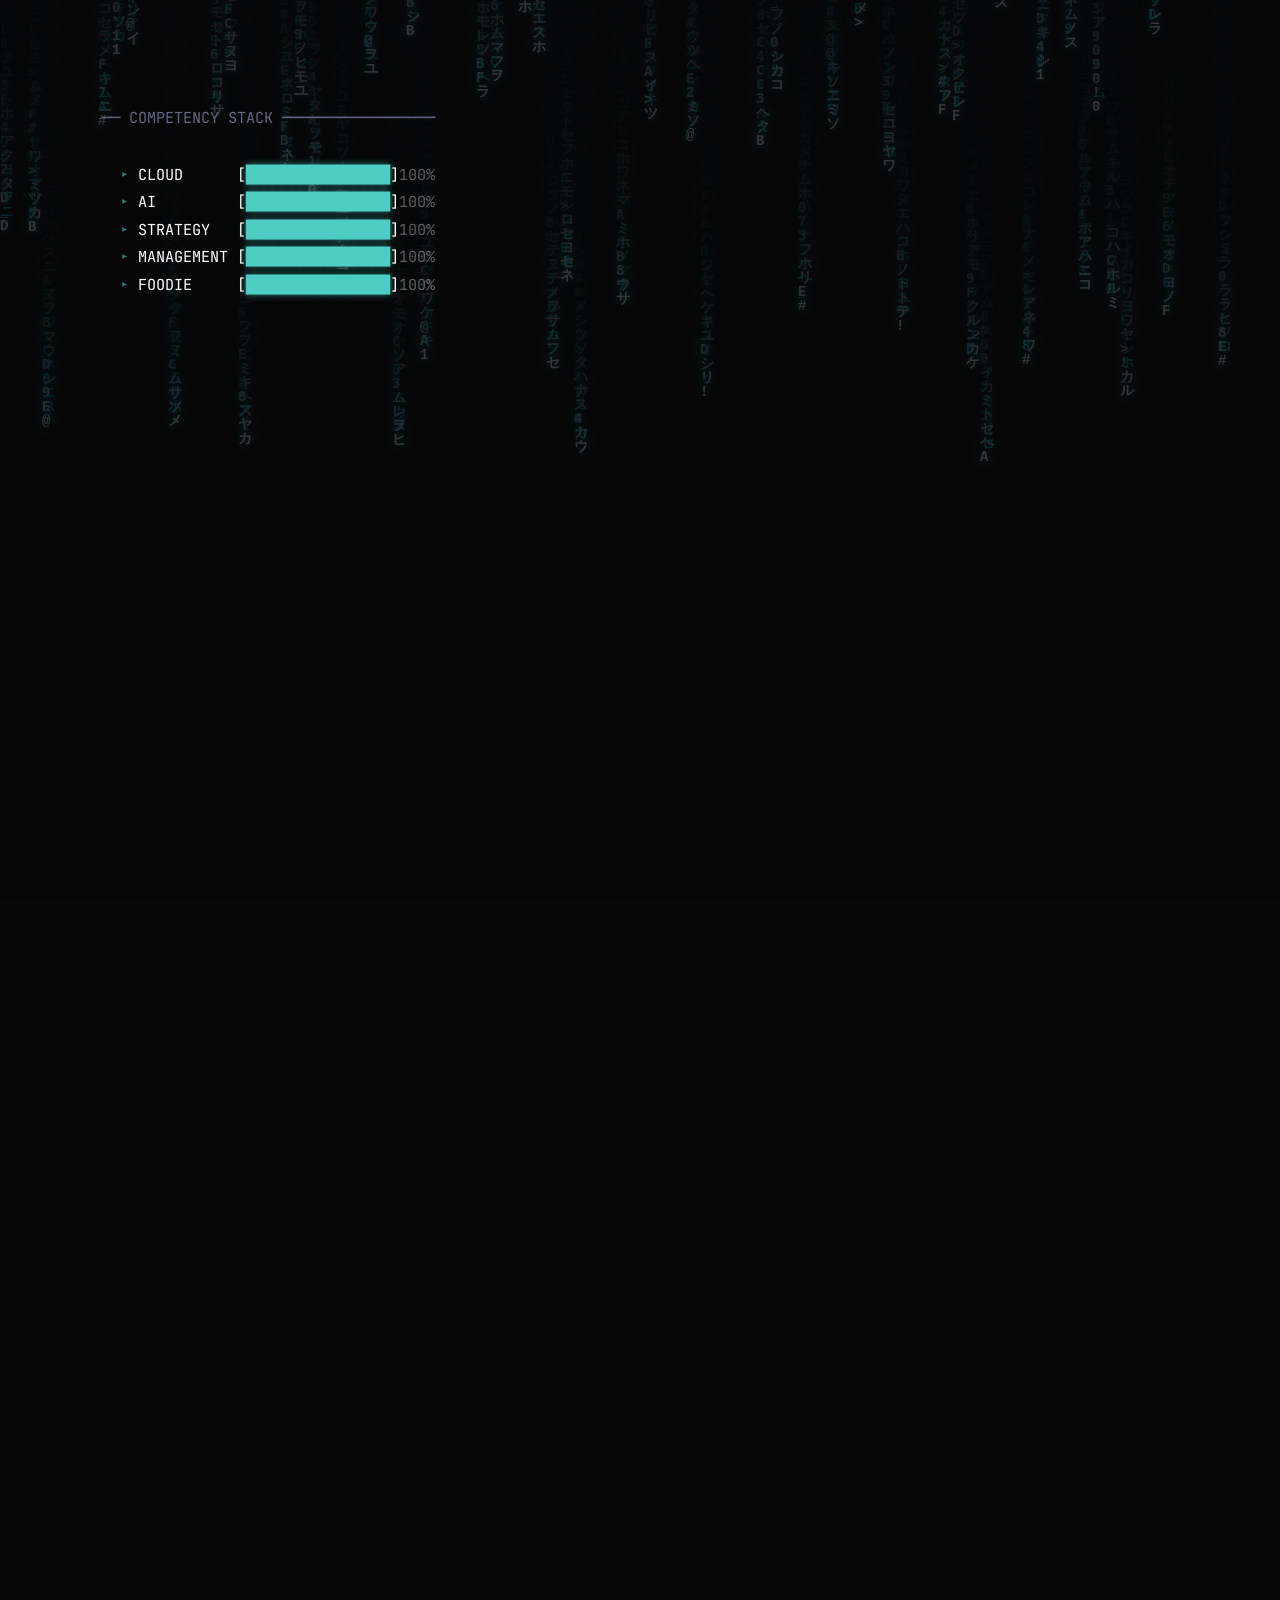
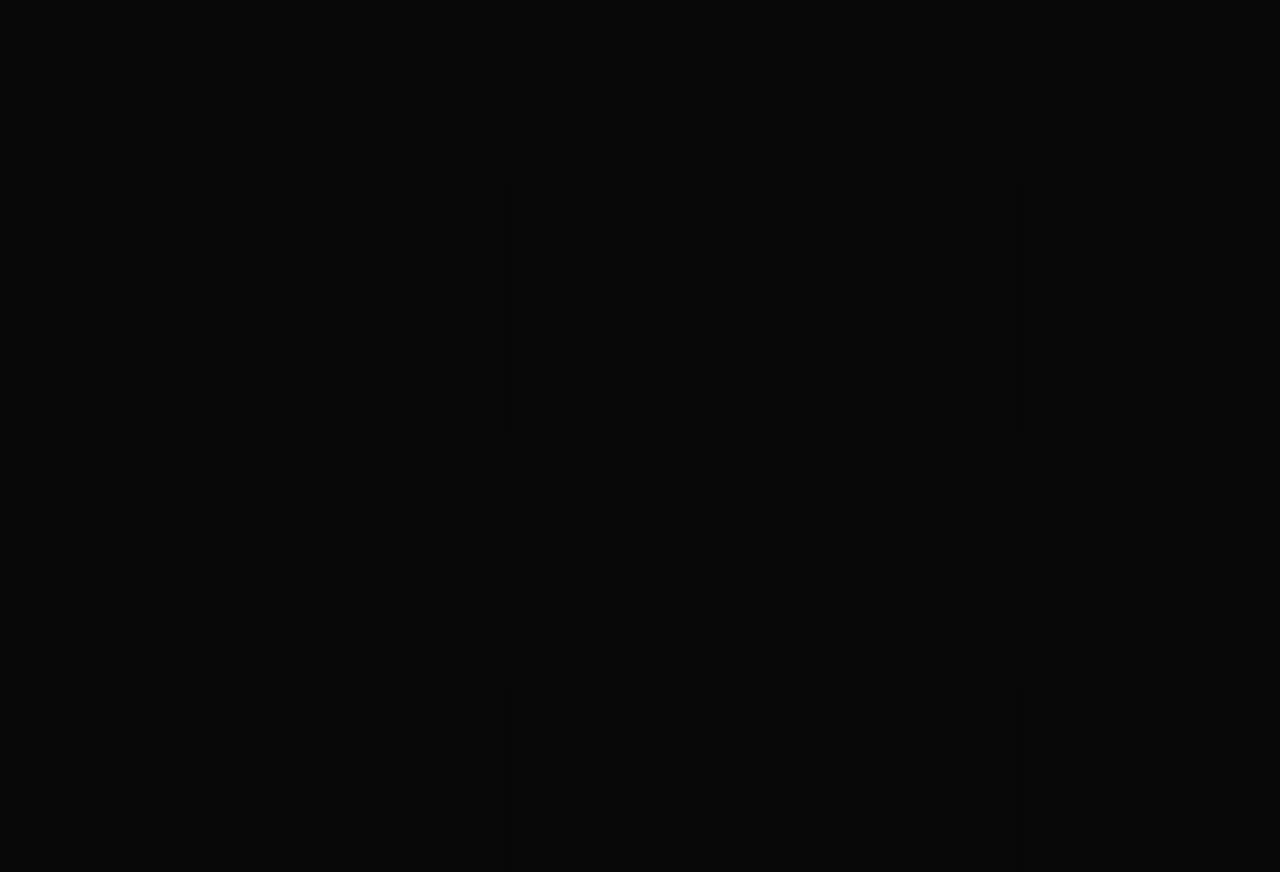
==== index.html @ 9e688ad0 "Initial Commit" ====
<!DOCTYPE html>
<html lang="en">
<head>
  <meta charset="UTF-8" />
  <meta name="viewport" content="width=device-width, initial-scale=1.0" />
  <meta name="description" content="Damian Buonamico — Executive Technology Strategist at Microsoft Argentina. AI, Data & Cloud for C-level leaders across Latin America." />
  <meta property="og:title" content="Damián Buonamico · Tech Portfolio" />
  <meta property="og:description" content="Executive Technology Strategist at Microsoft Argentina. 20+ years shaping AI, data and cloud into real business outcomes." />
  <meta property="og:type" content="website" />
  <meta property="og:url" content="https://buonamico.github.io" />
  <meta property="og:image" content="https://buonamico.github.io/og-image.png" />
  <meta property="og:image:width" content="1200" />
  <meta property="og:image:height" content="630" />
  <meta name="twitter:card" content="summary_large_image" />
  <meta name="twitter:image" content="https://buonamico.github.io/og-image.png" />
  <meta name="theme-color" content="#00e5ff" />
  <meta name="apple-mobile-web-app-capable" content="yes" />
  <meta name="apple-mobile-web-app-status-bar-style" content="black-translucent" />
  <link rel="manifest" href="manifest.json" />
  <link rel="apple-touch-icon" href="icons/icon-192.png" />
  <title>Damián Buonamico · Mind Map</title>
  <link rel="preconnect" href="https://www.youtube.com" />
  <link rel="preconnect" href="https://i.ytimg.com" />
  <link rel="preconnect" href="https://s.ytimg.com" />
  <link rel="preconnect" href="https://fonts.googleapis.com" />
  <link rel="preconnect" href="https://fonts.gstatic.com" crossorigin />
  <link href="https://fonts.googleapis.com/css2?family=Inter:wght@300;400;500;600;700&family=JetBrains+Mono:wght@400;500;600;700&family=Caveat:wght@400;600&display=swap" rel="stylesheet" />
  <link rel="stylesheet" href="style.css" />
  <script>if(!sessionStorage.getItem('booted'))document.documentElement.classList.add('is-booting')</script>
</head>
<body>
  <div id="read-progress" aria-hidden="true"></div>
  <div id="boot-screen" aria-hidden="true"><div id="boot-lines"></div></div>

  <!-- NAV -->
  <header class="site-header" id="top">
    <nav class="nav container" aria-label="Primary navigation">
      <a class="nav__logo" href="#top">MS</a>
      <button class="nav__toggle" aria-expanded="false" aria-controls="nav-menu" aria-label="Open menu">
        <span></span><span></span><span></span>
      </button>
      <ul class="nav__menu" id="nav-menu" role="list">
        <li><a href="#about" data-i18n="nav_about">About</a></li>
        <li><a href="#speaking" data-i18n="nav_speaking">Speaking</a></li>
        <li><a href="#news" data-i18n="nav_news">In the News</a></li>
        <li><a href="#media" data-i18n="nav_media">On Camera</a></li>
        <li><a href="#podcast">Podcast</a></li>
        <li><a href="#contact" data-i18n="nav_contact">Contact</a></li>
      </ul>
      <div class="lang-toggle" id="lang-toggle" role="group" aria-label="Language / Idioma">
        <button class="lang-toggle__btn active" data-lang="en">EN</button>
        <span class="lang-toggle__sep" aria-hidden="true">·</span>
        <button class="lang-toggle__btn" data-lang="es">ES</button>
      </div>
    </nav>
  </header>

  <canvas id="hero-particles" aria-hidden="true"></canvas>

  <main>

    <!-- HERO -->
    <section class="hero" id="hero" aria-labelledby="hero-name">
      <div class="container hero__inner">
        <div class="hero__text">
          <p class="hero__eyebrow">Systems Engineer | Speaker | Agile Coach</p>
          <h1 class="hero__name" id="hero-name">Damián Buonamico</h1>
          <p class="hero__tagline">Evolving Product, Engineering & PMO Systems </p>
          <div class="hero__badges" aria-label="Social links">
            <a href="https://github.com/buonamico" target="_blank" rel="noopener" class="badge">
              <svg aria-hidden="true" width="16" height="16" viewBox="0 0 24 24" fill="currentColor">
                <path d="M12 0C5.37 0 0 5.37 0 12c0 5.31 3.435 9.795 8.205 11.385.6.105.825-.255.825-.57 0-.285-.015-1.23-.015-2.235-3.015.555-3.795-.735-4.035-1.41-.135-.345-.72-1.41-1.23-1.695-.42-.225-1.02-.78-.015-.795.945-.015 1.62.87 1.845 1.23 1.08 1.815 2.805 1.305 3.495.99.105-.78.42-1.305.765-1.605-2.67-.3-5.46-1.335-5.46-5.925 0-1.305.465-2.385 1.23-3.225-.12-.3-.54-1.53.12-3.18 0 0 1.005-.315 3.3 1.23.96-.27 1.98-.405 3-.405s2.04.135 3 .405c2.295-1.56 3.3-1.23 3.3-1.23.66 1.65.24 2.88.12 3.18.765.84 1.23 1.905 1.23 3.225 0 4.605-2.805 5.625-5.475 5.925.435.375.81 1.095.81 2.22 0 1.605-.015 2.895-.015 3.3 0 .315.225.69.825.57A12.02 12.02 0 0 0 24 12c0-6.63-5.37-12-12-12z"/>
              </svg>
              GitHub
            </a>
            <a href="https://www.linkedin.com/in/Buonamico/" target="_blank" rel="noopener" class="badge">
              <svg aria-hidden="true" width="16" height="16" viewBox="0 0 24 24" fill="currentColor">
                <path d="M20.447 20.452h-3.554v-5.569c0-1.328-.027-3.037-1.852-3.037-1.853 0-2.136 1.445-2.136 2.939v5.667H9.351V9h3.414v1.561h.046c.477-.9 1.637-1.85 3.37-1.85 3.601 0 4.267 2.37 4.267 5.455v6.286zM5.337 7.433a2.062 2.062 0 0 1-2.063-2.065 2.064 2.064 0 1 1 2.063 2.065zm1.782 13.019H3.555V9h3.564v11.452zM22.225 0H1.771C.792 0 0 .774 0 1.729v20.542C0 23.227.792 24 1.771 24h20.451C23.2 24 24 23.227 24 22.271V1.729C24 .774 23.2 0 22.222 0h.003z"/>
              </svg>
              LinkedIn
            </a>
        
          </div>
        </div>
        <div class="hero__photo-wrap" id="hero-photo-wrap">
          <img src="profile.jpg" alt="Damian Buonamico" class="hero__photo" />
          <video id="hero-glitch-video" src="xxx.mp4" class="hero__glitch-video" playsinline loop aria-hidden="true"></video>
          <div class="hero__photo-scan" aria-hidden="true"></div>
        </div>
      </div>
    </section>

    <!-- ABOUT -->
    <section class="section about" id="about" aria-labelledby="about-heading">
      <div class="container">
        <h2 class="section__title" id="about-heading"><span data-i18n="about_heading">About Me</span></h2>
        <div class="about__grid">
          <div class="monitor-cyber">
            <div class="screen-wrap" id="about-screen-wrap">
              <div class="screen-scroll about__bio" data-i18n-html="about_bio">
                <p> ....Under Construction.</p>
              </div>
            </div>
            <div class="monitor-cyber__chin">
              <span class="monitor-cyber__brand">ROOT@DAMIAN — ~/about.md</span>
              <div class="monitor-cyber__btns">
                <div class="btn-square"></div><div class="btn-square"></div>
                <div class="btn-round"></div><div class="btn-round"></div>
                <div class="btn-round btn-round--power"></div>
              </div>
            </div>
          </div>
        </div>
      </div>
    </section>

    <!-- PUBLIC SPEAKING -->
    <section class="section speaking" id="speaking" aria-labelledby="speaking-heading">
      <div class="container">
        <h2 class="section__title" id="speaking-heading"><span data-i18n="speaking_heading">Public Speaking &amp; Events</span></h2>
        <p class="section__subtitle" data-i18n="speaking_subtitle">Selected appearances at conferences, summits, and media events.</p>
        <div class="table-board">
          <div class="scattered-grid">
          <!-- 2026 -->

       </div>
        </div>
      </div>
    </section>


    <!-- CONTACT -->
    <section class="section contact-section" id="contact" aria-labelledby="contact-heading">
      <div class="container">
        <h2 class="section__title" id="contact-heading"><span data-i18n="contact_heading">Let's Connect</span></h2>
        <p class="section__subtitle" data-i18n="contact_subtitle">Find me across the web or book some time directly.</p>
      </div>

      <div class="coffee-cta">
        <div class="coffee-card-frame">
        <a href="" target="_blank" rel="noopener" class="coffee-card">
          <span class="coffee-icon">☕</span>
          <div class="coffee-text">
            <p class="coffee-text__title" data-i18n="coffee_title">Virtual Coffee with Damian</p>
            <p class="coffee-text__sub" data-i18n="coffee_sub">Book a 1:1 &mdash; let&rsquo;s talk AI, data, cloud or anything in between.</p>
          </div>
          <span class="coffee-arrow">&rarr;</span>
        </a>
        </div>
      </div>

      <div class="social-section">
        <p class="social-section__title" data-i18n="social_title">Find me on</p>
        <div class="social-grid">

          <a href="https://www.linkedin.com/in/Buonamico/" target="_blank" rel="noopener" class="social-card">
            <svg class="social-card__icon" width="24" height="24" viewBox="0 0 24 24" fill="currentColor" aria-hidden="true">
              <path d="M20.447 20.452h-3.554v-5.569c0-1.328-.027-3.037-1.852-3.037-1.853 0-2.136 1.445-2.136 2.939v5.667H9.351V9h3.414v1.561h.046c.477-.9 1.637-1.85 3.37-1.85 3.601 0 4.267 2.37 4.267 5.455v6.286zM5.337 7.433a2.062 2.062 0 0 1-2.063-2.065 2.064 2.064 0 1 1 2.063 2.065zm1.782 13.019H3.555V9h3.564v11.452zM22.225 0H1.771C.792 0 0 .774 0 1.729v20.542C0 23.227.792 24 1.771 24h20.451C23.2 24 24 23.227 24 22.271V1.729C24 .774 23.2 0 22.222 0h.003z"/>
            </svg>
            <div class="social-card__info">
              <p class="social-card__name">LinkedIn</p>
              <p class="social-card__handle">in/Buonamico</p>
            </div>
            <span class="social-card__arrow">&rarr;</span>
          </a>

          <a href="https://github.com/buonamico" target="_blank" rel="noopener" class="social-card">
            <svg class="social-card__icon" width="24" height="24" viewBox="0 0 24 24" fill="currentColor" aria-hidden="true">
              <path d="M12 0C5.37 0 0 5.37 0 12c0 5.31 3.435 9.795 8.205 11.385.6.105.825-.255.825-.57 0-.285-.015-1.23-.015-2.235-3.015.555-3.795-.735-4.035-1.41-.135-.345-.72-1.41-1.23-1.695-.42-.225-1.02-.78-.015-.795.945-.015 1.62.87 1.845 1.23 1.08 1.815 2.805 1.305 3.495.99.105-.78.42-1.305.765-1.605-2.67-.3-5.46-1.335-5.46-5.925 0-1.305.465-2.385 1.23-3.225-.12-.3-.54-1.53.12-3.18 0 0 1.005-.315 3.3 1.23.96-.27 1.98-.405 3-.405s2.04.135 3 .405c2.295-1.56 3.3-1.23 3.3-1.23.66 1.65.24 2.88.12 3.18.765.84 1.23 1.905 1.23 3.225 0 4.605-2.805 5.625-5.475 5.925.435.375.81 1.095.81 2.22 0 1.605-.015 2.895-.015 3.3 0 .315.225.69.825.57A12.02 12.02 0 0 0 24 12c0-6.63-5.37-12-12-12z"/>
            </svg>
            <div class="social-card__info">
              <p class="social-card__name">GitHub</p>
              <p class="social-card__handle">@buonamico</p>
            </div>
            <span class="social-card__arrow">&rarr;</span>
          </a>


        </div>
      </div>
    </section>

  </main>

  <!-- FOOTER -->
  <footer class="footer">
    <div class="container footer__inner">
      <p class="footer__copy">&copy; <span id="year"></span> <span id="footer-name">Damián Buonamico</span> <a href="#" id="footer-terminal-trigger" class="footer__terminal-link" title="Open terminal (Ctrl+M)">&#934;</a></p>
    </div>
  </footer>

  <script src="script.js?v=25"></script>
  <script>
    if ('serviceWorker' in navigator) {
      navigator.serviceWorker.register('/sw.js');
    }
  </script>
</body>
</html>
---- style.css ----
/* ============================================================
   DESIGN TOKENS — RETRO CYBERPUNK
   ============================================================ */
:root {
  --color-bg:         #080808;
  --color-surface:    #0d0d0d;
  --color-surface-2:  #131313;
  --color-border:     #1a1a2e;
  --color-cyan:       #00e5ff;
  --color-magenta:    #ff00c8;
  --color-green:      #00ff41;
  --color-text:       #e0e0e0;
  --color-text-muted: #666680;

  --glow-cyan:    0 0 8px #00e5ff, 0 0 20px rgba(0,229,255,0.4);
  --glow-magenta: 0 0 8px #ff00c8, 0 0 20px rgba(255,0,200,0.4);
  --glow-green:   0 0 6px #00ff41, 0 0 14px rgba(0,255,65,0.3);

  --font-body: 'Inter', system-ui, sans-serif;
  --font-mono: 'JetBrains Mono', 'Fira Code', 'Courier New', monospace;

  --container-max: 1100px;
  --radius:        4px;

  --transition:      200ms ease;
  --transition-slow: 400ms ease;
}

/* ============================================================
   RESET & BASE
   ============================================================ */
*, *::before, *::after {
  box-sizing: border-box;
  margin: 0;
  padding: 0;
}

html { scroll-behavior: smooth; }

body {
  background-color: var(--color-bg);
  color: var(--color-text);
  font-family: var(--font-body);
  font-size: 1rem;
  line-height: 1.7;
  -webkit-font-smoothing: antialiased;
  background-image: repeating-linear-gradient(
    0deg,
    transparent,
    transparent 2px,
    rgba(0,0,0,0.08) 2px,
    rgba(0,0,0,0.08) 4px
  );
}

img { max-width: 100%; height: auto; display: block; }

a { color: var(--color-cyan); text-decoration: none; transition: color var(--transition); }
a:hover { color: #fff; }

ul { list-style: none; }

.container {
  max-width: var(--container-max);
  margin-inline: auto;
  padding-inline: 1.5rem;
}

/* ============================================================
   STICKY HEADER & NAV
   ============================================================ */
.site-header {
  position: sticky;
  top: 0;
  z-index: 100;
  background: rgba(8, 8, 8, 0.92);
  backdrop-filter: blur(10px);
}

#nav-interference {
  position: absolute;
  inset: 0;
  width: 100%;
  height: 100%;
  pointer-events: none;
  z-index: 0;
  opacity: 0.6;
  image-rendering: pixelated;
}

#footer-noise {
  position: absolute;
  inset: 0;
  width: 100%;
  height: 100%;
  pointer-events: none;
  z-index: 0;
  opacity: 0.35;
  mix-blend-mode: screen;
  image-rendering: pixelated;
}


/* shimmer border — bright spot travels left → right on the bottom line */
.site-header::after {
  content: '';
  position: absolute;
  bottom: 0;
  left: 0;
  right: 0;
  height: 1px;
  background: linear-gradient(90deg,
    rgba(0,229,255,0.25) 0%,
    rgba(0,229,255,0.9)  35%,
    rgba(255,0,222,0.85) 50%,
    rgba(0,229,255,0.9)  65%,
    rgba(0,229,255,0.25) 100%
  );
  background-size: 200% 100%;
  animation: nav-shimmer 3s linear infinite;
  pointer-events: none;
  z-index: 2;
}


@keyframes nav-shimmer {
  0%   { background-position: 100% 0; }
  100% { background-position: -100% 0; }
}

.nav {
  display: flex;
  align-items: center;
  justify-content: space-between;
  height: 56px;
  position: relative;
  z-index: 1;
}

.nav__logo {
  font-family: var(--font-mono);
  font-weight: 700;
  font-size: 1.45rem;
  color: var(--color-cyan);
  letter-spacing: 0.1em;
  text-shadow: var(--glow-cyan);
}

.nav__logo::after {
  content: '_';
  animation: blink 1s step-end infinite;
  color: var(--color-cyan);
}

.nav__logo:hover { color: var(--color-cyan); text-decoration: none; }

.nav__menu { display: flex; gap: 2rem; }

.nav__menu a {
  font-family: var(--font-mono);
  font-size: 0.8125rem;
  color: var(--color-text-muted);
  text-transform: uppercase;
  letter-spacing: 0.08em;
  transition: color var(--transition), text-shadow var(--transition);
}

.nav__menu a::before {
  content: '> ';
  color: var(--color-cyan);
  opacity: 0;
  transition: opacity var(--transition);
}

.nav__menu a:hover,
.nav__menu a.is-active {
  color: var(--color-cyan);
  text-shadow: var(--glow-cyan);
  animation: nav-glitch 2s steps(1) infinite;
}

@keyframes nav-glitch {
  0%, 89%, 100% { transform: none; text-shadow: var(--glow-cyan); }
  90% { transform: skewX(-4deg) translateX(2px);  text-shadow: -2px 0 var(--color-magenta), 2px 0 var(--color-cyan); }
  91% { transform: skewX(3deg)  translateX(-1.5px); text-shadow: 2px 0 var(--color-magenta), -2px 0 var(--color-cyan); }
  92% { transform: none;        text-shadow: var(--glow-cyan); }
  94% { transform: translateX(1.5px) scaleX(1.01); text-shadow: -1px 0 var(--color-magenta), 1px 0 var(--color-green); }
  95% { transform: none;        text-shadow: var(--glow-cyan); }
}

.nav__menu a:hover::before,
.nav__menu a.is-active::before { opacity: 1; }

.nav__toggle {
  display: none;
  flex-direction: column;
  gap: 5px;
  background: none;
  border: none;
  cursor: pointer;
  padding: 0.5rem;
}

.nav__toggle span {
  display: block;
  width: 22px;
  height: 2px;
  background: var(--color-cyan);
  box-shadow: var(--glow-cyan);
  transition: transform var(--transition), opacity var(--transition);
}

.lang-toggle {
  display: flex;
  align-items: center;
  gap: 4px;
  margin-left: 1.25rem;
  flex-shrink: 0;
}
.lang-toggle__btn {
  background: none;
  border: none;
  cursor: pointer;
  font-family: inherit;
  font-size: 0.7rem;
  font-weight: 600;
  letter-spacing: 0.08em;
  color: rgba(255,255,255,0.35);
  padding: 2px 4px;
  transition: color 0.2s;
}
.lang-toggle__btn:hover { color: rgba(255,255,255,0.7); }
.lang-toggle__btn.active { color: #00e5ff; }
.lang-toggle__sep {
  font-size: 0.65rem;
  color: rgba(255,255,255,0.2);
  pointer-events: none;
}

/* ============================================================
   HERO
   ============================================================ */
.hero {
  min-height: calc(100vh - 56px);
  display: flex;
  align-items: center;
  position: relative;
  overflow: hidden;
  border-bottom: 1px solid rgba(0,229,255,0.2);
}

#hero-particles {
  position: fixed;
  inset: 0;
  width: 100%;
  height: 100%;
  pointer-events: none;
  z-index: 2;
  mix-blend-mode: screen;
  opacity: 0.65;
}

.hero::before {
  content: '';
  position: absolute;
  inset: 0;
  background-image:
    linear-gradient(rgba(0,229,255,0.07) 1px, transparent 1px),
    linear-gradient(90deg, rgba(0,229,255,0.07) 1px, transparent 1px);
  background-size: 40px 40px;
  mask-image: radial-gradient(ellipse at 50% 0%, black 30%, transparent 80%);
  -webkit-mask-image: radial-gradient(ellipse at 50% 0%, black 30%, transparent 80%);
  pointer-events: none;
}

.hero::after {
  content: '';
  position: absolute;
  top: -100px;
  left: -100px;
  width: 500px;
  height: 500px;
  background: radial-gradient(circle, rgba(0,229,255,0.08) 0%, transparent 65%);
  pointer-events: none;
}

.hero__inner {
  display: grid;
  grid-template-columns: 1fr auto;
  gap: 4rem;
  align-items: center;
  padding-block: 5rem;
  position: relative;
  z-index: 1;
}

.hero__eyebrow {
  font-family: var(--font-mono);
  color: var(--color-green);
  font-size: 0.75rem;
  text-transform: uppercase;
  letter-spacing: 0.15em;
  margin-bottom: 1.75rem;
  text-shadow: var(--glow-green);
}
.hero__eyebrow::before { content: '> '; }

.hero__name {
  font-size: clamp(2.5rem, 6vw, 3.75rem);
  font-weight: 700;
  letter-spacing: -0.02em;
  line-height: 1.05;
  margin-bottom: 1.75rem;
  background: linear-gradient(105deg, #ffffff 0%, #00e5ff 48%, #ff00de 100%);
  -webkit-background-clip: text;
  -webkit-text-fill-color: transparent;
  background-clip: text;
  animation: glitch 4s infinite;
}

.hero__tagline {
  color: var(--color-text-muted);
  font-family: var(--font-mono);
  font-size: 0.875rem;
  line-height: 1.7;
  max-width: 48ch;
  margin-bottom: 2.5rem;
  border-left: 2px solid var(--color-magenta);
  padding-left: 1rem;
}

.hero__badges { display: flex; gap: 0.4rem; flex-wrap: nowrap; }

.badge {
  display: inline-flex;
  align-items: center;
  gap: 0.3rem;
  background: transparent;
  border: 1px solid rgba(0,229,255,0.4);
  color: var(--color-cyan);
  padding: 0.3rem 0.55rem;
  font-family: var(--font-mono);
  font-size: 0.68rem;
  font-weight: 500;
  text-transform: uppercase;
  letter-spacing: 0.04em;
  white-space: nowrap;
  transition: all var(--transition);
  clip-path: polygon(6px 0%, 100% 0%, calc(100% - 6px) 100%, 0% 100%);
}

.badge:hover {
  background: rgba(0,229,255,0.1);
  border-color: var(--color-cyan);
  box-shadow: var(--glow-cyan);
  color: #fff;
  text-decoration: none;
}

/* ---- PROFILE PHOTO ---- */
.hero__photo-wrap {
  position: relative;
  flex-shrink: 0;
}

.hero__photo {
  width: 420px;
  height: 420px;
  object-fit: cover;
  object-position: center top;
  display: block;
  position: relative;
  z-index: 1;
  clip-path: polygon(12px 0%, 100% 0%, calc(100% - 12px) 100%, 0% 100%);
  filter: saturate(1.1) contrast(1.05);
}

.hero__photo-wrap::before {
  content: '';
  position: absolute;
  inset: -3px;
  background: linear-gradient(135deg, var(--color-cyan), var(--color-magenta), var(--color-cyan));
  clip-path: polygon(12px 0%, 100% 0%, calc(100% - 12px) 100%, 0% 100%);
  z-index: 0;
  animation: borderRotate 4s linear infinite;
}

.hero__photo-wrap::after {
  content: '';
  position: absolute;
  inset: 4px;
  border: 1px solid rgba(0,229,255,0.3);
  clip-path: polygon(12px 0%, 100% 0%, calc(100% - 12px) 100%, 0% 100%);
  z-index: 2;
  pointer-events: none;
}

/* ---- PROFILE GLITCH VIDEO OVERLAY ---- */
.hero__glitch-video {
  position: absolute;
  inset: 0;
  width: 100%;
  height: 100%;
  object-fit: cover;
  object-position: center top;
  clip-path: polygon(12px 0%, 100% 0%, calc(100% - 12px) 100%, 0% 100%);
  z-index: 2;
  opacity: 0;
  transition: opacity 0.15s ease;
  pointer-events: none;
}
.hero__photo-wrap:hover .hero__glitch-video {
  opacity: 1;
}
@media (prefers-reduced-motion: reduce) {
  .hero__glitch-video { display: none; }
}

.hero__photo-scan {
  position: absolute;
  inset: 0;
  z-index: 3;
  background: repeating-linear-gradient(
    0deg,
    transparent,
    transparent 3px,
    rgba(0,0,0,0.12) 3px,
    rgba(0,0,0,0.12) 4px
  );
  clip-path: polygon(12px 0%, 100% 0%, calc(100% - 12px) 100%, 0% 100%);
  pointer-events: none;
}

/* ============================================================
   SECTION SHARED
   ============================================================ */
.section { padding-block: 5rem; }

.section__title {
  font-family: var(--font-mono);
  font-size: 1.375rem;
  font-weight: 700;
  letter-spacing: 0.05em;
  text-transform: uppercase;
  margin-bottom: 1rem;
  color: var(--color-cyan);
  text-shadow: var(--glow-cyan);
  padding-bottom: 1rem;
  position: relative;
}
.section__title::before {
  content: '>_ ';
  color: var(--color-magenta);
  text-shadow: var(--glow-magenta);
  display: inline-block;
  width: 3ch;
  animation: prompt-blink 1s step-end infinite;
}
.section__title::after {
  content: '';
  position: absolute;
  bottom: 0;
  left: 0;
  width: 100%;
  height: 1px;
  background: linear-gradient(90deg, var(--color-cyan), transparent);
}

/* per-section glitch — only the text span, not ::before prompt or ::after underline */
.about           .section__title > span { animation: glitch-about    3s infinite; }
.speaking        .section__title > span { animation: glitch-speaking 3s 0.4s infinite; }
.news            .section__title > span { animation: glitch-news     3s 0.8s infinite; }
.podcast-section .section__title > span { animation: glitch-podcast  3s 1.6s infinite; }
.contact-section .section__title > span { animation: glitch-contact  3s 2.0s infinite; }

.section__subtitle {
  font-family: var(--font-mono);
  color: var(--color-text-muted);
  font-size: 0.875rem;
  margin-bottom: 3rem;
  max-width: 58ch;
}

/* ============================================================
   ABOUT
   ============================================================ */
.about {
  position: relative;
  z-index: 1;
  background: var(--color-surface);
  border-top: 1px solid rgba(0,229,255,0.1);
  border-bottom: 1px solid rgba(0,229,255,0.1);
}

#about-noise {
  position: absolute;
  inset: 0;
  width: 100%;
  height: 100%;
  pointer-events: none;
  z-index: 4;
  image-rendering: pixelated;
  mix-blend-mode: screen;
  opacity: 0.5;
}

.about__grid {
  display: block;
}

.about__bio p { color: var(--color-text-muted); font-size: 1rem; line-height: 1.8; }
.about__bio p + p { margin-top: 1rem; }
.about__bio strong {
  background: linear-gradient(105deg, #ffffff, #00e5ff);
  -webkit-background-clip: text;
  -webkit-text-fill-color: transparent;
  background-clip: text;
  font-weight: 600;
}
.about__bio .hl-m  { color: var(--color-magenta); font-weight: 600; }
.about__bio .hl-grad {
  background: linear-gradient(105deg, #00e5ff, #ff00de);
  -webkit-background-clip: text;
  -webkit-text-fill-color: transparent;
  background-clip: text;
  font-weight: 700;
}

/* ── Monitor Cyber frame (About Me) ── */
.monitor-cyber {
  width: 100%;
  border-radius: 18px 18px 10px 10px;
  background: linear-gradient(175deg, #1c1c2e 0%, #0e0e1c 50%, #0a0a16 100%);
  box-shadow:
    0 0 80px rgba(0,229,255,0.07),
    0 40px 100px rgba(0,0,0,0.95),
    inset 0 1px 0 rgba(255,255,255,0.1),
    inset 1px 0 0 rgba(255,255,255,0.05),
    inset -1px 0 0 rgba(0,0,0,0.5),
    inset 0 -1px 0 rgba(0,0,0,0.7);
  padding: 28px 28px 0;
  position: relative;
  z-index: 2;
}
.monitor-cyber .screen-wrap {
  background: #04040a;
  border-radius: 6px 6px 0 0;
  border: 1px solid rgba(0,229,255,0.22);
  border-bottom: none;
  box-shadow: inset 0 0 60px rgba(0,0,0,0.97), 0 0 25px rgba(0,229,255,0.12);
  position: relative;
  overflow: hidden;
}
.monitor-cyber .screen-wrap::after {
  content: '';
  position: absolute;
  inset: 0;
  background: repeating-linear-gradient(
    to bottom,
    transparent 0px, transparent 3px,
    rgba(0,0,0,0.18) 3px, rgba(0,0,0,0.18) 4px
  );
  pointer-events: none;
  z-index: 3;
}
.monitor-cyber__chin {
  padding: 14px 28px 16px;
  display: flex;
  align-items: center;
  justify-content: space-between;
}
.monitor-cyber__brand {
  font-family: 'JetBrains Mono', 'Courier New', monospace;
  font-size: 0.6rem;
  letter-spacing: 0.25em;
  color: rgba(0,229,255,0.25);
  text-transform: uppercase;
}
.monitor-cyber__btns { display: flex; gap: 10px; align-items: center; }
.btn-round {
  width: 11px; height: 11px; border-radius: 50%;
  background: radial-gradient(circle at 35% 35%, #252535, #111120);
  box-shadow: inset 0 1px 3px rgba(0,0,0,0.9), 0 1px 0 rgba(255,255,255,0.04);
}
.btn-round--power {
  background: radial-gradient(circle at 35% 35%, #1a3028, #0a1810);
  box-shadow: 0 0 8px rgba(57,255,20,0.35), inset 0 1px 3px rgba(0,0,0,0.7);
}
.btn-square {
  width: 20px; height: 7px; border-radius: 2px;
  background: radial-gradient(circle at 50% 30%, #1e1e30, #0d0d1e);
  box-shadow: inset 0 1px 2px rgba(0,0,0,0.8), 0 1px 0 rgba(255,255,255,0.03);
}
.screen-scroll {
  max-height: 540px;
  overflow-y: auto;
  padding: 36px 40px;
  position: relative;
  z-index: 1;
}
.screen-scroll::-webkit-scrollbar { width: 5px; }
.screen-scroll::-webkit-scrollbar-track { background: transparent; }
.screen-scroll::-webkit-scrollbar-thumb {
  background: rgba(0,229,255,0.25);
  border-radius: 4px;
}
.screen-scroll::-webkit-scrollbar-thumb:hover { background: rgba(0,229,255,0.5); }

.about__highlights { display: flex; flex-direction: column; gap: 1rem; }

.highlight-card {
  background: var(--color-bg);
  border: 1px solid rgba(0,229,255,0.25);
  border-left: 3px solid var(--color-cyan);
  padding: 1.25rem;
  text-align: center;
  transition: box-shadow var(--transition);
  clip-path: polygon(0 0, calc(100% - 8px) 0, 100% 8px, 100% 100%, 8px 100%, 0 calc(100% - 8px));
}
.highlight-card:hover {
  box-shadow: inset 0 0 20px rgba(0,229,255,0.05), var(--glow-cyan);
}

.highlight-card__number {
  display: block;
  font-family: var(--font-mono);
  font-size: 1.875rem;
  font-weight: 700;
  color: var(--color-cyan);
  text-shadow: var(--glow-cyan);
  line-height: 1;
  margin-bottom: 0.375rem;
}
.highlight-card__label {
  font-family: var(--font-mono);
  font-size: 0.6875rem;
  color: var(--color-text-muted);
  text-transform: uppercase;
  letter-spacing: 0.1em;
}

/* ============================================================
   PUBLIC SPEAKING PHOTO GRID
   ============================================================ */
.speaking {
  border-top: 1px solid rgba(255,0,200,0.15);
  border-bottom: 1px solid rgba(255,0,200,0.15);
  position: relative;
}

#speaking-stars {
  position: fixed;
  inset: 0;
  width: 100%;
  height: 100%;
  pointer-events: none;
  z-index: 1;
  mix-blend-mode: screen;
  opacity: 0.4;
}

.speaking .container {
  position: relative;
  z-index: 1;
}

/* ── SPEAKING — Scattered Polaroids ── */
.table-board {
  background: linear-gradient(135deg, #0a0c0f 0%, #0c0f14 100%);
  border: 1px solid rgba(255,255,255,0.05);
  padding: 2.5rem 2rem;
}

.scattered-grid {
  display: grid;
  grid-template-columns: repeat(auto-fill, minmax(190px, 1fr));
  gap: 1.6rem 1.4rem;
}

.polaroid-d {
  background: #f2ede4;
  padding: 9px 9px 46px 9px;
  transform: rotate(var(--rot-d, 0deg)) translateY(var(--ty-d, 0px));
  box-shadow: 3px 6px 18px rgba(0,0,0,0.6), 0 1px 3px rgba(0,0,0,0.4);
  transition: transform 0.3s cubic-bezier(0.2,0,0,1.3), box-shadow 0.3s ease;
  cursor: default; position: relative;
}
.polaroid-d:nth-child(1)  { --rot-d:-3.5deg; --ty-d:4px; }
.polaroid-d:nth-child(2)  { --rot-d:2deg;    --ty-d:-2px; }
.polaroid-d:nth-child(3)  { --rot-d:-1.2deg; --ty-d:6px; }
.polaroid-d:nth-child(4)  { --rot-d:3.8deg;  --ty-d:-4px; }
.polaroid-d:nth-child(5)  { --rot-d:-2.7deg; --ty-d:2px; }
.polaroid-d:nth-child(6)  { --rot-d:1.5deg;  --ty-d:-6px; }
.polaroid-d:nth-child(7)  { --rot-d:-4deg;   --ty-d:3px; }
.polaroid-d:nth-child(8)  { --rot-d:2.2deg;  --ty-d:-1px; }
.polaroid-d:nth-child(9)  { --rot-d:-1.8deg; --ty-d:5px; }
.polaroid-d:nth-child(10) { --rot-d:3.2deg;  --ty-d:-3px; }
.polaroid-d:nth-child(11) { --rot-d:-2deg;   --ty-d:4px; }
.polaroid-d:nth-child(12) { --rot-d:1deg;    --ty-d:-5px; }
.polaroid-d:nth-child(13) { --rot-d:-3deg;   --ty-d:2px; }
.polaroid-d:nth-child(14) { --rot-d:2.5deg;  --ty-d:-4px; }
.polaroid-d:nth-child(15) { --rot-d:-1.5deg; --ty-d:6px; }
.polaroid-d:nth-child(16) { --rot-d:3.5deg;  --ty-d:-2px; }
.polaroid-d:nth-child(17) { --rot-d:-2.3deg; --ty-d:3px; }
.polaroid-d:nth-child(18) { --rot-d:1.8deg;  --ty-d:-5px; }
.polaroid-d:nth-child(19) { --rot-d:-3.8deg; --ty-d:4px; }
.polaroid-d:nth-child(20) { --rot-d:2.7deg;  --ty-d:-3px; }
.polaroid-d:nth-child(21) { --rot-d:-1.2deg; --ty-d:5px; }
.polaroid-d:nth-child(22) { --rot-d:3deg;    --ty-d:-1px; }
.polaroid-d:nth-child(23) { --rot-d:-2.5deg; --ty-d:2px; }
.polaroid-d:nth-child(24) { --rot-d:1.5deg;  --ty-d:-6px; }
.polaroid-d:nth-child(25) { --rot-d:-3.2deg; --ty-d:3px; }
.polaroid-d:nth-child(26) { --rot-d:2.1deg;  --ty-d:-4px; }
.polaroid-d:nth-child(27) { --rot-d:-1.7deg; --ty-d:5px; }
.polaroid-d:nth-child(28) { --rot-d:3.4deg;  --ty-d:-2px; }
.polaroid-d:nth-child(29) { --rot-d:-2.8deg; --ty-d:3px; }
.polaroid-d:nth-child(30) { --rot-d:1.3deg;  --ty-d:-5px; }
.polaroid-d:nth-child(31) { --rot-d:-3.6deg; --ty-d:4px; }
.polaroid-d:nth-child(32) { --rot-d:2.4deg;  --ty-d:-1px; }
.polaroid-d:nth-child(33) { --rot-d:-1.1deg; --ty-d:6px; }
.polaroid-d:nth-child(34) { --rot-d:3.1deg;  --ty-d:-3px; }
.polaroid-d:nth-child(35) { --rot-d:-2.6deg; --ty-d:2px; }
.polaroid-d:nth-child(36) { --rot-d:1.9deg;  --ty-d:-5px; }
.polaroid-d:nth-child(37) { --rot-d:-3.3deg; --ty-d:4px; }
.polaroid-d:nth-child(38) { --rot-d:2.6deg;  --ty-d:-2px; }
.polaroid-d:nth-child(39) { --rot-d:-1.4deg; --ty-d:5px; }
.polaroid-d:nth-child(40) { --rot-d:3.7deg;  --ty-d:-3px; }
.polaroid-d:nth-child(41) { --rot-d:-2.2deg; --ty-d:3px; }
.polaroid-d:nth-child(42) { --rot-d:1.6deg;  --ty-d:-6px; }
.polaroid-d:nth-child(43) { --rot-d:-3.9deg; --ty-d:4px; }
.polaroid-d:nth-child(44) { --rot-d:2.3deg;  --ty-d:-1px; }
.polaroid-d:nth-child(45) { --rot-d:-1.8deg; --ty-d:4px; }
.polaroid-d:nth-child(46) { --rot-d:3.2deg;  --ty-d:-3px; }
.polaroid-d:nth-child(47) { --rot-d:-2.5deg; --ty-d:5px; }
.polaroid-d:nth-child(48) { --rot-d:1.7deg;  --ty-d:-2px; }
.polaroid-d:nth-child(49) { --rot-d:-3.1deg; --ty-d:3px; }

.polaroid-d:hover {
  transform: rotate(0deg) scale(1.05) translateY(-8px);
  box-shadow: 6px 20px 50px rgba(0,0,0,0.7), 0 4px 12px rgba(0,0,0,0.5);
  z-index: 10;
}
.polaroid-d img {
  width: 100%; aspect-ratio: 4/3; object-fit: cover; display: block;
  filter: sepia(0.2) contrast(1.08) brightness(0.88) saturate(0.85);
  transition: filter 0.3s ease;
}
.polaroid-d:hover img { filter: sepia(0) contrast(1.05) brightness(1) saturate(1); }
.polaroid-d figcaption {
  font-family: 'Caveat', cursive;
  font-size: 1.05rem; font-weight: 600;
  color: #3a2a18; text-align: center;
  padding-top: 6px; line-height: 1.2;
}
.polaroid-d::after {
  content: '';
  position: absolute; bottom: 0; right: 0;
  width: 0; height: 0;
  border-style: solid;
  border-width: 0 0 14px 14px;
  border-color: transparent transparent rgba(0,0,0,0.12) transparent;
}
@media (max-width: 900px) { .scattered-grid { grid-template-columns: repeat(auto-fill, minmax(155px, 1fr)); gap: 1.2rem 1rem; } }
@media (max-width: 480px)  { .scattered-grid { grid-template-columns: repeat(2, 1fr); gap: 1rem 0.8rem; } }

/* ============================================================
   IN THE NEWS — ACCORDION
   ============================================================ */
.news {
  background: var(--color-surface);
  border-top: 1px solid rgba(0,229,255,0.1);
}

.accordion { display: flex; flex-direction: column; gap: 0.375rem; }

.accordion__item {
  border: 1px solid rgba(0,229,255,0.2);
  background: var(--color-bg);
  clip-path: polygon(0 0, calc(100% - 10px) 0, 100% 10px, 100% 100%, 10px 100%, 0 calc(100% - 10px));
}

.accordion__trigger {
  width: 100%;
  display: flex;
  justify-content: space-between;
  align-items: center;
  padding: 1rem 1.5rem;
  background: transparent;
  border: none;
  color: var(--color-text);
  font-family: var(--font-mono);
  font-size: 1rem;
  font-weight: 600;
  cursor: pointer;
  transition: background var(--transition);
  text-align: left;
}
.accordion__trigger:hover { background: rgba(0,229,255,0.05); }

.accordion__year {
  color: var(--color-cyan);
  text-shadow: var(--glow-cyan);
  letter-spacing: 0.1em;
}
.accordion__year::before { content: '[ '; color: var(--color-text-muted); }
.accordion__year::after  { content: ' ]'; color: var(--color-text-muted); }

.accordion__icon {
  flex-shrink: 0;
  transition: transform var(--transition);
  color: var(--color-magenta);
}
.accordion__trigger[aria-expanded="true"] .accordion__icon { transform: rotate(180deg); }

.accordion__panel {
  padding: 1rem 1.5rem 1.5rem;
  border-top: 1px solid rgba(0,229,255,0.1);
}
.accordion__panel[hidden] { display: none; }

.news-links { display: flex; flex-direction: column; gap: 0.75rem; }

.news-link {
  color: var(--color-text-muted);
  font-size: 0.9rem;
  transition: color var(--transition);
  display: inline-block;
}
.news-link::before { content: '→ '; color: var(--color-magenta); font-family: var(--font-mono); }
.news-link:hover {
  color: var(--color-cyan);
  animation: news-link-glitch 0.45s steps(1) infinite;
}

@keyframes news-link-glitch {
  0%, 55%, 100% {
    text-shadow: var(--glow-cyan);
    transform: none;
    opacity: 1;
  }
  60% {
    text-shadow: -2px 0 var(--color-magenta), 2px 0 var(--color-cyan);
    transform: skewX(-2deg) translateX(1.5px);
    opacity: 0.95;
  }
  65% {
    text-shadow: 2px 0 var(--color-magenta), -2px 0 var(--color-cyan);
    transform: skewX(1.5deg) translateX(-1px) scaleX(1.01);
    opacity: 1;
  }
  70% {
    text-shadow: var(--glow-cyan);
    transform: none;
  }
  75% {
    text-shadow: -3px 0 var(--color-magenta), 3px 0 var(--color-green);
    transform: skewX(-2.5deg) translateX(2px);
    opacity: 0.9;
  }
  80% {
    text-shadow: 3px 0 var(--color-cyan), -2px 0 var(--color-magenta);
    transform: skewX(2deg) translateX(-1.5px) scaleX(1.01);
    opacity: 1;
  }
}

.news-source {
  font-family: var(--font-mono);
  font-size: 0.75rem;
  color: rgba(0,229,255,0.4);
  margin-left: 0.375rem;
}

/* ============================================================
   FOOTER
   ============================================================ */
.footer {
  border-top: 1px solid rgba(0,229,255,0.25);
  box-shadow: 0 -1px 0 rgba(0,229,255,0.1);
  padding-block: 1.25rem;
  text-align: center;
  background: var(--color-surface);
  position: relative;
}

.footer__inner { position: relative; z-index: 1; display: flex; flex-direction: column; align-items: center; gap: 0.875rem; }
.footer__name {
  font-family: var(--font-mono);
  font-size: 1.125rem;
  font-weight: 700;
  color: var(--color-cyan);
  text-shadow: var(--glow-cyan);
  letter-spacing: 0.05em;
}
.footer__role {
  font-family: var(--font-mono);
  color: var(--color-text-muted);
  font-size: 0.8rem;
  text-transform: uppercase;
  letter-spacing: 0.08em;
}
.footer__links { display: flex; gap: 1.5rem; flex-wrap: wrap; justify-content: center; }
.footer__links a {
  font-family: var(--font-mono);
  color: var(--color-text-muted);
  font-size: 0.8rem;
  text-transform: uppercase;
  letter-spacing: 0.06em;
  transition: color var(--transition), text-shadow var(--transition);
}
.footer__links a:hover { color: var(--color-cyan); text-shadow: var(--glow-cyan); }
.footer__copy { font-family: var(--font-mono); color: rgba(255,255,255,0.75); font-size: 0.75rem; }
#footer-name { animation: glitch 4s infinite; }
.footer__terminal-link {
  color: rgba(255,255,255,0.2);
  text-decoration: none;
  margin-left: 0.4em;
  font-size: 1rem;
  transition: color var(--transition), text-shadow var(--transition);
  vertical-align: middle;
}
.footer__terminal-link:hover {
  color: var(--color-cyan);
  text-shadow: var(--glow-cyan);
}

/* ============================================================
   ANIMATIONS
   ============================================================ */
@keyframes blink {
  0%, 100% { opacity: 1; }
  50%       { opacity: 0; }
}

@keyframes prompt-blink {
  0%, 49%   { content: '>_ '; }
  50%, 100% { content: '>  '; }
}

@keyframes glitch {
  0%, 85%, 100% {
    text-shadow: 0 0 30px rgba(0,229,255,0.3);
    transform: none;
    opacity: 1;
  }
  86% {
    text-shadow: -2px 0 var(--color-magenta), 2px 0 var(--color-cyan);
    transform: skewX(-2deg) translateX(1.5px);
    opacity: 0.95;
  }
  87% {
    text-shadow: 2px 0 var(--color-magenta), -2px 0 var(--color-cyan);
    transform: skewX(1.5deg) translateX(-1px) scaleX(1.01);
    opacity: 1;
  }
  88% {
    text-shadow: 0 0 30px rgba(0,229,255,0.3);
    transform: none;
  }
  89% {
    text-shadow: -3px 0 var(--color-magenta), 3px 0 var(--color-green);
    transform: skewX(-2.5deg) translateX(2px);
    opacity: 0.92;
  }
  90% {
    text-shadow: 3px 0 var(--color-cyan), -2px 0 var(--color-magenta);
    transform: skewX(2deg) translateX(-1.5px) scaleX(1.01);
    opacity: 1;
  }
  91% {
    text-shadow: 0 0 30px rgba(0,229,255,0.3);
    transform: none;
  }
  92% {
    text-shadow: -2px 0 var(--color-magenta), 2px 0 var(--color-cyan);
    transform: skewX(-1deg);
  }
  93% {
    text-shadow: 0 0 30px rgba(0,229,255,0.3);
    transform: none;
  }
}

@keyframes borderRotate {
  0%   { background: linear-gradient(0deg,   var(--color-cyan), var(--color-magenta)); }
  50%  { background: linear-gradient(180deg, var(--color-cyan), var(--color-magenta)); }
  100% { background: linear-gradient(360deg, var(--color-cyan), var(--color-magenta)); }
}

@keyframes fadeUp {
  from { opacity: 0; transform: translateY(16px); }
  to   { opacity: 1; transform: translateY(0); }
}

/* About Me — magenta / green */
@keyframes glitch-about {
  0%, 80%, 100% { text-shadow: 0 0 20px rgba(0,229,255,0.3); transform: none; opacity: 1; }
  81%  { text-shadow: -2px 0 var(--color-magenta), 2px 0 var(--color-green); transform: skewX(-2deg) translateX(2px); opacity: .95; }
  82%  { text-shadow: 2px 0 var(--color-green), -2px 0 var(--color-magenta); transform: skewX(1.5deg) translateX(-1.5px) scaleX(1.01); }
  83%  { text-shadow: 0 0 20px rgba(0,229,255,0.3); transform: none; opacity: 1; }
  84%  { text-shadow: -3px 0 var(--color-magenta), 3px 0 var(--color-green); transform: skewX(-2.5deg) translateX(2px); opacity: .92; }
  85%  { text-shadow: 2px 0 var(--color-green), -2px 0 var(--color-magenta); transform: skewX(2deg) scaleX(1.01); }
  86%  { text-shadow: 0 0 20px rgba(0,229,255,0.3); transform: none; opacity: 1; }
  87%  { text-shadow: -2px 0 var(--color-magenta), 2px 0 var(--color-green); transform: skewX(-1deg); }
  88%  { text-shadow: 0 0 20px rgba(0,229,255,0.3); transform: none; }
}

/* Public Speaking — magenta / white */
@keyframes glitch-speaking {
  0%, 80%, 100% { text-shadow: 0 0 20px rgba(0,229,255,0.3); transform: none; opacity: 1; }
  81%  { text-shadow: -2px 0 var(--color-magenta), 2px 0 #fff; transform: skewX(-2deg) translateX(2px); opacity: .95; }
  82%  { text-shadow: 2px 0 #fff, -2px 0 var(--color-magenta); transform: skewX(1.5deg) translateX(-1.5px) scaleX(1.01); }
  83%  { text-shadow: 0 0 20px rgba(0,229,255,0.3); transform: none; opacity: 1; }
  84%  { text-shadow: -3px 0 var(--color-magenta), 3px 0 #fff; transform: skewX(-2.5deg) translateX(2px); opacity: .92; }
  85%  { text-shadow: 2px 0 #fff, -2px 0 var(--color-magenta); transform: skewX(2deg) scaleX(1.01); }
  86%  { text-shadow: 0 0 20px rgba(0,229,255,0.3); transform: none; opacity: 1; }
  87%  { text-shadow: -2px 0 var(--color-magenta), 2px 0 #fff; transform: skewX(-1deg); }
  88%  { text-shadow: 0 0 20px rgba(0,229,255,0.3); transform: none; }
}

/* In the News — green / amber */
@keyframes glitch-news {
  0%, 80%, 100% { text-shadow: 0 0 20px rgba(0,229,255,0.3); transform: none; opacity: 1; }
  81%  { text-shadow: -2px 0 var(--color-green), 2px 0 #ffb800; transform: skewX(-2deg) translateX(2px); opacity: .95; }
  82%  { text-shadow: 2px 0 #ffb800, -2px 0 var(--color-green); transform: skewX(1.5deg) translateX(-1.5px) scaleX(1.01); }
  83%  { text-shadow: 0 0 20px rgba(0,229,255,0.3); transform: none; opacity: 1; }
  84%  { text-shadow: -3px 0 var(--color-green), 3px 0 #ffb800; transform: skewX(-2.5deg) translateX(2px); opacity: .92; }
  85%  { text-shadow: 2px 0 #ffb800, -2px 0 var(--color-green); transform: skewX(2deg) scaleX(1.01); }
  86%  { text-shadow: 0 0 20px rgba(0,229,255,0.3); transform: none; opacity: 1; }
  87%  { text-shadow: -2px 0 var(--color-green), 2px 0 #ffb800; transform: skewX(-1deg); }
  88%  { text-shadow: 0 0 20px rgba(0,229,255,0.3); transform: none; }
}

/* Let's Connect — cyan bright / magenta */
@keyframes glitch-podcast {
  0%, 80%, 100% { text-shadow: 0 0 20px rgba(0,229,255,0.3); transform: none; opacity: 1; }
  81%  { text-shadow: -2px 0 var(--color-green), 2px 0 var(--color-magenta); transform: skewX(-2deg) translateX(2px); opacity: .95; }
  82%  { text-shadow: 2px 0 var(--color-cyan), -2px 0 var(--color-green); transform: skewX(1.5deg) translateX(-1.5px) scaleX(1.01); }
  83%  { text-shadow: 0 0 20px rgba(0,229,255,0.3); transform: none; opacity: 1; }
  84%  { text-shadow: -3px 0 var(--color-green), 3px 0 var(--color-magenta); transform: skewX(-2.5deg) translateX(2px); opacity: .92; }
  85%  { text-shadow: 2px 0 var(--color-cyan), -2px 0 var(--color-green); transform: skewX(2deg) scaleX(1.01); }
  86%  { text-shadow: 0 0 20px rgba(0,229,255,0.3); transform: none; opacity: 1; }
  87%  { text-shadow: -2px 0 var(--color-green), 2px 0 var(--color-magenta); transform: skewX(-1deg); }
  88%  { text-shadow: 0 0 20px rgba(0,229,255,0.3); transform: none; }
}

@keyframes glitch-contact {
  0%, 80%, 100% { text-shadow: 0 0 20px rgba(0,229,255,0.3); transform: none; opacity: 1; }
  81%  { text-shadow: -2px 0 #fff, 2px 0 var(--color-magenta); transform: skewX(-2deg) translateX(2px); opacity: .95; }
  82%  { text-shadow: 2px 0 var(--color-magenta), -2px 0 #00ffff; transform: skewX(1.5deg) translateX(-1.5px) scaleX(1.01); }
  83%  { text-shadow: 0 0 20px rgba(0,229,255,0.3); transform: none; opacity: 1; }
  84%  { text-shadow: -3px 0 #fff, 3px 0 var(--color-magenta); transform: skewX(-2.5deg) translateX(2px); opacity: .92; }
  85%  { text-shadow: 2px 0 var(--color-magenta), -2px 0 #00ffff; transform: skewX(2deg) scaleX(1.01); }
  86%  { text-shadow: 0 0 20px rgba(0,229,255,0.3); transform: none; opacity: 1; }
  87%  { text-shadow: -2px 0 #fff, 2px 0 var(--color-magenta); transform: skewX(-1deg); }
  88%  { text-shadow: 0 0 20px rgba(0,229,255,0.3); transform: none; }
}

/* ============================================================
   PODCAST
   ============================================================ */
.podcast-section .section__sub {
  font-family: var(--font-mono);
  color: var(--color-text-muted);
  font-size: 0.8rem;
  letter-spacing: 0.15em;
  text-transform: uppercase;
  margin-bottom: 2.5rem;
}

.podcast-list {
  display: grid;
  grid-template-columns: repeat(2, 1fr);
  gap: 1rem;
}

@media (max-width: 700px) {
  .podcast-list { grid-template-columns: 1fr; }
}

.podcast-item {
  border: 1px solid rgba(0,229,255,0.12);
  border-radius: 12px;
  overflow: hidden;
  transition: border-color 0.25s, box-shadow 0.25s;
}

.podcast-item:hover {
  border-color: rgba(0,229,255,0.35);
  box-shadow: 0 0 18px rgba(0,229,255,0.08);
}

.podcast-item iframe {
  display: block;
}

/* ============================================================
   RESPONSIVE
   ============================================================ */
@media (max-width: 768px) {
  .nav__toggle { display: flex; }
  .nav__logo { margin-right: auto; }
  .nav__toggle { margin-right: 0.4rem; }

  .nav__menu {
    display: none;
    position: absolute;
    top: 56px;
    left: 0;
    right: 0;
    flex-direction: column;
    background: var(--color-bg);
    border-bottom: 1px solid var(--color-cyan);
    padding: 1rem 1.5rem;
    gap: 1rem;
  }
  .nav__menu.is-open { display: flex; }

  .hero__inner { grid-template-columns: 1fr; padding-block: 3.5rem; gap: 2.5rem; }
  .hero__photo-wrap { margin: 0 auto; }
  .hero__photo { width: 300px; height: 300px; }

  .about__grid { grid-template-columns: 1fr; gap: 2rem; }
  .about__highlights { flex-direction: row; flex-wrap: wrap; }
  .highlight-card { flex: 1; min-width: 130px; }

  .photo-grid { grid-template-columns: repeat(auto-fill, minmax(160px, 1fr)); gap: 0.625rem; }
  .section { padding-block: 3.5rem; }
}

@media (max-width: 480px) {
  .photo-grid { grid-template-columns: repeat(2, 1fr); }
  .hero__badges { flex-direction: column; align-items: flex-start; }
}

/* ============================================================
   LIGHTBOX
   ============================================================ */
.lightbox {
  position: fixed;
  inset: 0;
  z-index: 999;
  display: flex;
  align-items: center;
  justify-content: center;
  opacity: 0;
  pointer-events: none;
  transition: opacity 0.3s ease;
}

.lightbox.is-open {
  opacity: 1;
  pointer-events: all;
}

.lightbox__backdrop {
  position: absolute;
  inset: 0;
  background: rgba(0, 0, 0, 0.92);
  backdrop-filter: blur(6px);
}

.lightbox__close {
  position: absolute;
  top: 1.5rem;
  right: 1.5rem;
  z-index: 2;
  background: transparent;
  border: 1px solid rgba(0,229,255,0.4);
  color: var(--color-cyan);
  font-size: 1.25rem;
  width: 2.5rem;
  height: 2.5rem;
  display: flex;
  align-items: center;
  justify-content: center;
  cursor: pointer;
  transition: all 0.2s ease;
  clip-path: polygon(6px 0%, 100% 0%, calc(100% - 6px) 100%, 0% 100%);
  font-family: var(--font-mono);
}

.lightbox__close:hover {
  background: rgba(0,229,255,0.1);
  box-shadow: var(--glow-cyan);
}

.lightbox__content {
  position: relative;
  z-index: 1;
  display: flex;
  flex-direction: column;
  align-items: center;
  gap: 1rem;
  padding: 2rem;
  max-width: 90vw;
  max-height: 90vh;
  transform: scale(0.95);
  transition: transform 0.3s ease;
}

.lightbox.is-open .lightbox__content {
  transform: scale(1);
}

.lightbox__img {
  max-width: 100%;
  max-height: 80vh;
  object-fit: contain;
  border: 1px solid rgba(0,229,255,0.3);
  box-shadow: var(--glow-cyan), 0 0 80px rgba(0,229,255,0.1);
  clip-path: polygon(12px 0%, 100% 0%, calc(100% - 12px) 100%, 0% 100%);
}

.lightbox__caption {
  font-family: var(--font-mono);
  font-size: 0.8rem;
  color: var(--color-cyan);
  text-transform: uppercase;
  letter-spacing: 0.12em;
  text-shadow: var(--glow-cyan);
}

/* ============================================================
   CONTACT SECTION
   ============================================================ */

.coffee-cta {
  display: flex;
  justify-content: center;
  padding: 2.5rem 1.5rem 3.5rem;
  position: relative;
  z-index: 1;
}

/* animated border frame — mirrors hero__photo-wrap pattern */
.coffee-card-frame {
  position: relative;
  padding: 3px;
  max-width: 720px;
  width: 100%;
  clip-path: polygon(12px 0%, 100% 0%, calc(100% - 12px) 100%, 0% 100%);
  background: linear-gradient(0deg, var(--color-cyan), var(--color-magenta));
  animation: borderRotate 4s linear infinite;
  box-shadow: var(--glow-cyan);
}

.coffee-card {
  display: flex;
  align-items: center;
  gap: 1.5rem;
  background: var(--color-bg);
  padding: 2rem 2.5rem;
  width: 100%;
  text-decoration: none;
  transition: all 0.25s ease;
  position: relative;
  overflow: hidden;
}

.coffee-card::before {
  content: '';
  position: absolute;
  inset: 0;
  background: linear-gradient(90deg, transparent, rgba(0,229,255,0.04), transparent);
  transform: translateX(-100%);
  transition: transform 0.6s ease;
}

.coffee-card:hover::before { transform: translateX(100%); }

.coffee-card:hover {
  border-color: var(--color-cyan);
  box-shadow: var(--glow-cyan), 0 0 60px rgba(0,229,255,0.15);
  text-decoration: none;
}

.coffee-icon {
  font-size: 2.5rem;
  flex-shrink: 0;
  filter: drop-shadow(0 0 8px rgba(0,229,255,0.5));
}

.coffee-text { flex: 1; }

.coffee-text__title {
  font-family: var(--font-mono);
  font-size: 1.125rem;
  font-weight: 700;
  color: var(--color-cyan);
  text-shadow: var(--glow-cyan);
  text-transform: uppercase;
  letter-spacing: 0.08em;
  margin-bottom: 0.375rem;
}

.coffee-text__sub {
  font-family: var(--font-mono);
  font-size: 0.8rem;
  color: var(--color-text-muted);
}

.coffee-arrow {
  font-family: var(--font-mono);
  font-size: 1.5rem;
  color: var(--color-magenta);
  text-shadow: var(--glow-magenta);
  flex-shrink: 0;
  transition: transform 0.2s ease;
}
.coffee-card:hover .coffee-arrow { transform: translateX(6px); }

.social-section {
  padding: 0 1.5rem 3rem;
}

.social-section__title {
  font-family: var(--font-mono);
  font-size: 0.75rem;
  color: var(--color-text-muted);
  text-transform: uppercase;
  letter-spacing: 0.15em;
  text-align: center;
  margin-bottom: 1.25rem;
}
.social-section__title::before { content: '// '; color: var(--color-magenta); }

.social-grid {
  display: grid;
  grid-template-columns: repeat(5, 1fr);
  gap: 0.625rem;
  max-width: 1100px;
  margin: 0 auto;
}

.social-card {
  display: flex;
  align-items: center;
  gap: 0.625rem;
  background: var(--color-surface);
  border: 1px solid rgba(0,229,255,0.2);
  padding: 0.625rem 0.875rem;
  text-decoration: none;
  transition: all 0.2s ease;
  clip-path: polygon(6px 0%, 100% 0%, calc(100% - 6px) 100%, 0% 100%);
  position: relative;
  overflow: hidden;
}

.social-card::after {
  content: '';
  position: absolute;
  left: 0;
  top: 0;
  bottom: 0;
  width: 3px;
  background: var(--color-cyan);
  opacity: 0;
  transition: opacity 0.2s ease;
  box-shadow: var(--glow-cyan);
}

.social-card:hover {
  background: rgba(0,229,255,0.05);
  border-color: var(--color-cyan);
  text-decoration: none;
  transform: translateX(4px);
}
.social-card:hover::after { opacity: 1; }

.social-card__icon {
  color: var(--color-cyan);
  flex-shrink: 0;
  transition: filter 0.2s ease;
}
.social-card:hover .social-card__icon { filter: drop-shadow(0 0 6px var(--color-cyan)); }

.social-card__info { flex: 1; min-width: 0; }

.social-card__name {
  font-family: var(--font-mono);
  font-size: 0.75rem;
  color: var(--color-text-muted);
  text-transform: uppercase;
  letter-spacing: 0.1em;
  margin-bottom: 0.2rem;
}

.social-card__handle {
  font-family: var(--font-mono);
  font-size: 0.65rem;
  font-weight: 600;
  color: var(--color-text);
  white-space: nowrap;
  overflow: hidden;
  text-overflow: ellipsis;
}
.social-card:hover .social-card__handle { color: var(--color-cyan); }

.social-card__arrow {
  font-size: 0.875rem;
  color: var(--color-text-muted);
  flex-shrink: 0;
  transition: color 0.2s ease, transform 0.2s ease;
}
.social-card:hover .social-card__arrow {
  color: var(--color-cyan);
  transform: translateX(3px);
}

@media (max-width: 768px) {
  .social-grid { grid-template-columns: repeat(2, 1fr); }
}
@media (max-width: 480px) {
  .coffee-card { flex-direction: column; text-align: center; }
  .social-grid { grid-template-columns: 1fr; }
}

/* ============================================================
   READING PROGRESS BAR
   ============================================================ */
#read-progress {
  position: fixed;
  top: 0;
  left: 0;
  height: 2px;
  width: 0%;
  background: var(--color-cyan);
  box-shadow: var(--glow-cyan);
  z-index: 1001;
  transition: width 80ms linear;
  pointer-events: none;
}

/* ============================================================
   BOOT SEQUENCE
   ============================================================ */
html.is-booting header,
html.is-booting main,
html.is-booting footer { opacity: 0; }

#boot-screen {
  position: fixed;
  inset: 0;
  background: var(--color-bg);
  z-index: 9999;
  display: flex;
  flex-direction: column;
  justify-content: flex-start;
  overflow-y: auto;
  padding: clamp(2rem, 6vh, 5rem) clamp(1.5rem, 8vw, 8rem);
  font-family: var(--font-mono);
  font-size: clamp(0.78rem, 1.8vw, 0.95rem);
  transition: opacity 0.5s ease;
  pointer-events: none;
}

#boot-screen.boot--out { opacity: 0; }

.boot-line {
  color: var(--color-green);
  text-shadow: var(--glow-green);
  line-height: 2.1;
  white-space: nowrap;
}
.boot-line--sys    { color: var(--color-text-muted); text-shadow: none; }
.boot-line--launch {
  color: #00e5ff;
  text-shadow: 0 0 6px #00e5ff, 0 0 14px rgba(0,229,255,0.3);
}
.boot-line--ascii  {
  background: linear-gradient(105deg, #00e5ff, #ff00de);
  -webkit-background-clip: text;
  -webkit-text-fill-color: transparent;
  background-clip: text;
  text-shadow: none;
  line-height: 1.4;
  letter-spacing: 0.02em;
  font-size: clamp(1.4rem, 3vw, 2.2rem);
}
.boot-line--ascii-end {
  margin-bottom: 2rem;
}
.boot-line--ascii-block {
  font-size: clamp(0.9rem, 1.8vw, 1.4rem) !important;
  letter-spacing: 0 !important;
  line-height: 1.3 !important;
  white-space: nowrap;
}
.boot-line--bar {
  color: rgba(255,255,255,0.35);
  text-shadow: none;
  margin-bottom: 0.2rem;
  line-height: 1.6;
  white-space: pre;
}
.boot-line--frame { color: rgba(0,229,255,0.28); text-shadow: none; }
.boot-line--name  {
  background: linear-gradient(105deg, #00e5ff, #ff00de);
  -webkit-background-clip: text;
  -webkit-text-fill-color: transparent;
  background-clip: text;
  text-shadow: none;
  letter-spacing: 0.03em;
}
.boot-line--ok    { color: var(--color-green); text-shadow: var(--glow-green); }

#boot-avatar {
  position: absolute;
  right: clamp(1.5rem, 8vw, 8rem);
  top: 50%;
  transform: translateY(-62%);
  color: var(--color-magenta);
  text-shadow: var(--glow-magenta);
  font-family: var(--font-mono);
  font-size: clamp(0.78rem, 1.8vw, 0.95rem);
  line-height: 1.9;
  margin: 0;
  opacity: 0;
  transition: opacity 0.5s ease 0.2s;
  pointer-events: none;
}
#boot-avatar.is-visible { opacity: 1; }

/* ============================================================
   TYPEWRITER TAGLINE
   ============================================================ */
.hero__tagline.typing::after {
  content: '_';
  color: var(--color-cyan);
  animation: blink 0.6s step-end infinite;
  margin-left: 1px;
}

/* ============================================================
   PHOTO GLITCH ON HOVER
   ============================================================ */
@keyframes photo-glitch {
  0%,100% { transform: translate(0);          filter: none; }
  20%      { transform: translate(-1px, 1px);  filter: hue-rotate(30deg) saturate(1.3); }
  40%      { transform: translate(1px, -1px);  filter: hue-rotate(-25deg); }
  60%      { transform: translate(-1px, 1px);  filter: saturate(1.4) hue-rotate(20deg); }
  80%      { transform: translate(1px, -1px);  filter: hue-rotate(-20deg) saturate(1.2); }
}

.photo-grid__item:hover .photo-grid__img,
.polaroid-d:hover img {
  animation: photo-glitch 0.5s steps(1) infinite;
}

/* ============================================================
   TERMINAL EASTER EGG
   ============================================================ */
#terminal {
  position: fixed;
  bottom: 2rem;
  right: 2rem;
  width: min(520px, calc(100vw - 3rem));
  height: 340px;
  background: rgba(6, 6, 6, 0.97);
  border: 1px solid var(--color-cyan);
  box-shadow: var(--glow-cyan), 0 0 60px rgba(0,229,255,0.08);
  font-family: var(--font-mono);
  font-size: 0.8rem;
  display: flex;
  flex-direction: column;
  z-index: 2000;
  clip-path: polygon(8px 0%, 100% 0%, calc(100% - 8px) 100%, 0% 100%);
  transform: translateY(16px);
  opacity: 0;
  pointer-events: none;
  transition: transform 0.2s ease, opacity 0.2s ease;
}
#terminal.is-open {
  transform: translateY(0);
  opacity: 1;
  pointer-events: all;
}

.term-header {
  display: flex;
  justify-content: space-between;
  align-items: center;
  padding: 0.5rem 1rem;
  border-bottom: 1px solid rgba(0,229,255,0.15);
  background: rgba(0,229,255,0.04);
  flex-shrink: 0;
}
.term-title {
  color: var(--color-cyan);
  font-size: 0.68rem;
  text-transform: uppercase;
  letter-spacing: 0.1em;
  text-shadow: var(--glow-cyan);
}
.term-close {
  background: none;
  border: none;
  color: var(--color-text-muted);
  cursor: pointer;
  font-family: var(--font-mono);
  font-size: 0.85rem;
  padding: 0 0.2rem;
  transition: color 0.15s;
}
.term-close:hover { color: var(--color-magenta); text-shadow: var(--glow-magenta); }

.term-output {
  flex: 1;
  overflow-y: auto;
  padding: 0.75rem 1rem;
  scrollbar-width: thin;
  scrollbar-color: rgba(0,229,255,0.3) transparent;
  position: relative;
  z-index: 1;
}

.term-header, .term-input-row { position: relative; z-index: 2; }

#term-interference {
  position: absolute;
  inset: 0;
  pointer-events: none;
  z-index: 0;
  opacity: 0.45;
  image-rendering: pixelated;
}

.term-res, .term-cmd { position: relative; z-index: 1; }
.term-res { color: var(--color-text-muted); line-height: 1.75; }
.term-cmd { color: var(--color-green); text-shadow: var(--glow-green); line-height: 1.75; }

.term-input-row {
  display: flex;
  align-items: center;
  padding: 0.5rem 1rem;
  border-top: 1px solid rgba(0,229,255,0.15);
  flex-shrink: 0;
}
.term-prompt {
  color: var(--color-magenta);
  text-shadow: var(--glow-magenta);
  white-space: nowrap;
  font-size: 0.75rem;
}
.term-input {
  flex: 1;
  background: none;
  border: none;
  outline: none;
  color: var(--color-text);
  font-family: var(--font-mono);
  font-size: 0.8rem;
  caret-color: var(--color-cyan);
}

@media (prefers-reduced-motion: reduce) {
  #boot-screen { display: none !important; }
  .hero__tagline.typing::after { display: none; }
  .photo-grid__item:hover .photo-grid__img,
  .polaroid-d:hover img { animation: none; }
}

/* BACKGROUND GRID — disabled */
/* GLITCH-IN ON SCROLL — disabled */

/* ============================================================
   MEDIA SECTION — On Camera
   ============================================================ */
.media-section .section__sub {
  font-family: var(--font-mono);
  color: var(--color-text-muted);
  font-size: 0.8rem;
  letter-spacing: 0.15em;
  text-transform: uppercase;
  margin-bottom: 2.5rem;
}

/* ── ON CAMERA — Film Contact Sheet ── */
.film-outer {
  background: #080808;
  border: 1px solid #1a1a1a;
}

.film-sprocket {
  height: 28px;
  background-color: #050505;
  background-image: repeating-linear-gradient(
    to right,
    transparent 0px, transparent 5px,
    #000 5px, #000 23px,
    transparent 23px, transparent 32px
  );
  border-bottom: 2px solid #111;
  position: relative;
  overflow: hidden;
}
.film-sprocket--bottom { border-top: 2px solid #111; border-bottom: none; }
.film-strip-label {
  position: absolute; top: 50%; left: 50%; transform: translate(-50%, -50%);
  font-size: 0.48rem; letter-spacing: 0.22em;
  color: rgba(255,200,50,0.3); white-space: nowrap;
  font-family: var(--font-mono); pointer-events: none;
}

.film-inner {
  padding: 1.5rem 1rem;
  background: #080808;
}

.media-grid {
  display: grid;
  grid-template-columns: repeat(4, 1fr);
  gap: 1.25rem;
}
.film-grid {
  gap: 3px !important;
}

@media (max-width: 1100px) { .media-grid { grid-template-columns: repeat(3, 1fr); } }
@media (max-width: 750px)  { .media-grid { grid-template-columns: repeat(2, 1fr); } }
@media (max-width: 480px)  { .media-grid { grid-template-columns: 1fr; } }

.media-card {
  cursor: pointer;
  display: flex;
  flex-direction: column;
  gap: 0.6rem;
  outline: none;
}

.media-card__thumb {
  position: relative;
  aspect-ratio: 16 / 9;
  overflow: hidden;
  clip-path: polygon(8px 0%, 100% 0%, calc(100% - 8px) 100%, 0% 100%);
  border: 1px solid rgba(0,229,255,0.2);
  transition: border-color var(--transition);
}
.media-card:hover .media-card__thumb,
.media-card:focus .media-card__thumb {
  border-color: var(--color-cyan);
  box-shadow: var(--glow-cyan);
}

.media-card__thumb img {
  width: 100%;
  height: 100%;
  object-fit: cover;
  display: block;
  transition: transform 0.35s ease, filter 0.35s ease;
  filter: saturate(0.8) brightness(0.85);
}
.media-card:hover .media-card__thumb img,
.media-card:focus .media-card__thumb img {
  transform: scale(1.04);
  filter: saturate(1.1) brightness(1);
}

.media-card__play {
  position: absolute;
  inset: 0;
  display: flex;
  align-items: center;
  justify-content: center;
  font-size: 2.2rem;
  color: var(--color-cyan);
  text-shadow: var(--glow-cyan);
  opacity: 0;
  transition: opacity 0.2s ease;
  background: rgba(6,6,6,0.45);
}
.media-card:hover .media-card__play,
.media-card:focus .media-card__play { opacity: 1; }

.media-card__title {
  font-family: var(--font-mono);
  font-size: 0.78rem;
  color: var(--color-text);
  line-height: 1.5;
  letter-spacing: 0.02em;
}

.media-card__badge {
  font-family: var(--font-mono);
  font-size: 0.65rem;
  letter-spacing: 0.18em;
  text-transform: uppercase;
  color: var(--color-magenta);
  text-shadow: var(--glow-magenta);
  align-self: flex-start;
}

.media-card--short .media-card__thumb { aspect-ratio: 9 / 16; }
.media-card--short .media-card__badge { color: var(--color-green); text-shadow: var(--glow-green); }
.media-card--podcast .media-card__badge { color: #1ed760; text-shadow: 0 0 8px #1ed76066; }

/* ── Film grid overrides (On Camera section only) ── */
.film-grid .media-card {
  gap: 0;
  background: #0a0a0a;
  border: 1px solid #1c1c1c;
  transition: border-color 0.25s ease;
}
.film-grid .media-card:hover,
.film-grid .media-card:focus {
  border-color: rgba(255,200,50,0.4);
}
.film-grid .media-card__thumb {
  clip-path: none;
  border: none;
  border-radius: 0;
  aspect-ratio: 16/9;
}
.film-grid .media-card:hover .media-card__thumb,
.film-grid .media-card:focus .media-card__thumb {
  border-color: transparent;
  box-shadow: none;
}
.film-grid .media-card__thumb img {
  filter: grayscale(0.55) contrast(1.12) brightness(0.72) sepia(0.1);
}
.film-grid .media-card:hover .media-card__thumb img,
.film-grid .media-card:focus .media-card__thumb img {
  filter: grayscale(0) contrast(1.08) brightness(0.95) sepia(0);
}
.film-grid .media-card__play {
  font-size: 1.4rem;
  color: rgba(255,200,50,0.85);
  text-shadow: 0 0 12px rgba(255,200,50,0.5);
  background: rgba(0,0,0,0.35);
}
.film-grid .media-card__title {
  font-size: 0.6rem;
  color: rgba(255,200,50,0.65);
  letter-spacing: 0.04em;
  text-transform: uppercase;
  padding: 5px 8px 7px;
  border-top: 1px solid #161616;
  background: #060606;
  transition: color 0.25s ease;
}
.film-grid .media-card:hover .media-card__title,
.film-grid .media-card:focus .media-card__title {
  color: rgba(255,200,50,0.95);
}

/* ============================================================
   VIDEO MODAL
   ============================================================ */
.video-modal {
  position: fixed;
  inset: 0;
  z-index: 3000;
  display: flex;
  align-items: center;
  justify-content: center;
  padding: 1.5rem;
  opacity: 0;
  pointer-events: none;
  transition: opacity 0.25s ease;
}
.video-modal.is-open {
  opacity: 1;
  pointer-events: all;
}

.video-modal__backdrop {
  position: absolute;
  inset: 0;
  background: rgba(6,6,6,0.92);
  backdrop-filter: blur(6px);
}

.video-modal__inner {
  position: relative;
  z-index: 1;
  width: min(900px, 100%);
  display: flex;
  flex-direction: column;
  gap: 0.75rem;
}

.video-modal__close {
  align-self: flex-end;
  background: none;
  border: 1px solid rgba(0,229,255,0.3);
  color: var(--color-cyan);
  font-size: 1rem;
  width: 2rem;
  height: 2rem;
  cursor: pointer;
  display: flex;
  align-items: center;
  justify-content: center;
  transition: border-color var(--transition), box-shadow var(--transition);
}
.video-modal__close:hover {
  border-color: var(--color-cyan);
  box-shadow: var(--glow-cyan);
}

.video-modal__title {
  font-family: var(--font-mono);
  font-size: 0.8rem;
  color: var(--color-cyan);
  text-shadow: var(--glow-cyan);
  letter-spacing: 0.08em;
  text-transform: uppercase;
}

.video-modal__frame {
  position: relative;
  aspect-ratio: 16 / 9;
  background: #000;
  clip-path: polygon(8px 0%, 100% 0%, calc(100% - 8px) 100%, 0% 100%);
  border: 1px solid rgba(0,229,255,0.3);
}
.video-modal__frame iframe {
  position: absolute;
  inset: 0;
  width: 100%;
  height: 100%;
}

/* Shorts: narrow 9:16 modal */
.video-modal.is-short .video-modal__inner { width: min(380px, 100%); }
.video-modal.is-short .video-modal__frame { aspect-ratio: 9 / 16; }

/* Glitch on media section title */
.media-section .section__title > span { animation: glitch-about 3s 1.6s infinite; }

/* ============================================================
   CRT NOISE OVERLAY
   ============================================================ */
#crt-noise {
  position: fixed;
  inset: 0;
  width: 100%;
  height: 100%;
  pointer-events: none;
  z-index: 1990;
  image-rendering: pixelated;
}

/* ============================================================
   CURSOR TRAIL
   ============================================================ */
#cursor-trail {
  position: fixed;
  inset: 0;
  width: 100%;
  height: 100%;
  pointer-events: none;
  z-index: 1980;
}
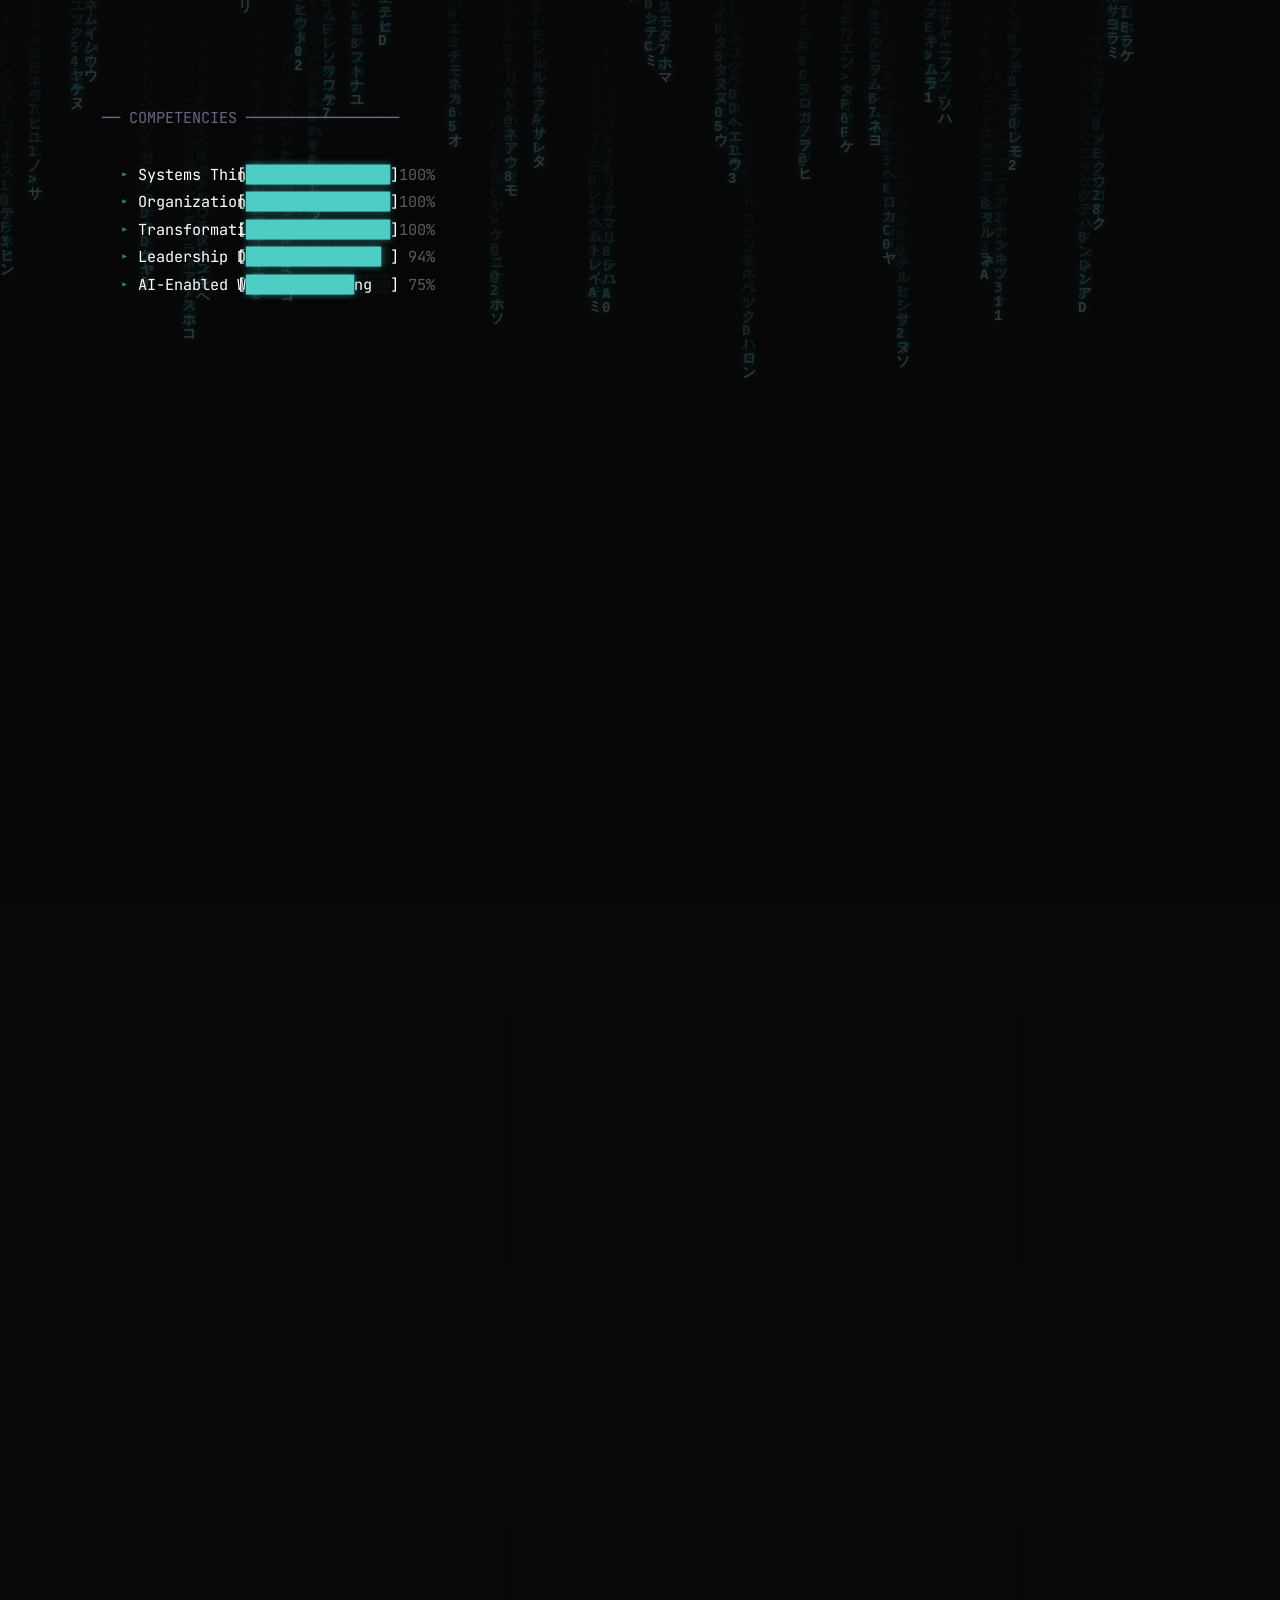
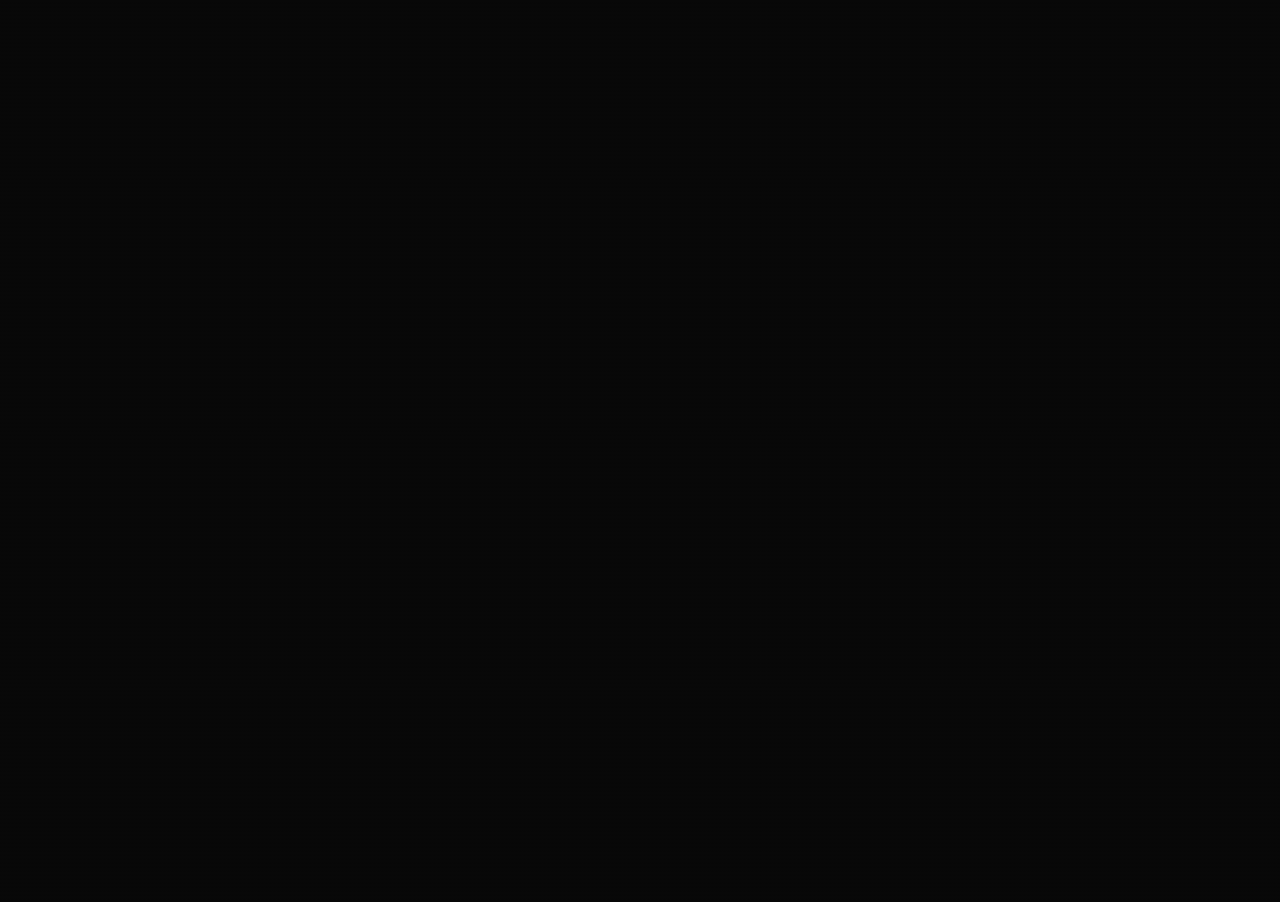
==== commit 7f93a471: "updating info" ====
--- a/index.html
+++ b/index.html
@@ -35,16 +35,12 @@
   <!-- NAV -->
   <header class="site-header" id="top">
     <nav class="nav container" aria-label="Primary navigation">
-      <a class="nav__logo" href="#top">MS</a>
+      <a class="nav__logo" href="#top">DB</a>
       <button class="nav__toggle" aria-expanded="false" aria-controls="nav-menu" aria-label="Open menu">
         <span></span><span></span><span></span>
       </button>
       <ul class="nav__menu" id="nav-menu" role="list">
         <li><a href="#about" data-i18n="nav_about">About</a></li>
-        <li><a href="#speaking" data-i18n="nav_speaking">Speaking</a></li>
-        <li><a href="#news" data-i18n="nav_news">In the News</a></li>
-        <li><a href="#media" data-i18n="nav_media">On Camera</a></li>
-        <li><a href="#podcast">Podcast</a></li>
         <li><a href="#contact" data-i18n="nav_contact">Contact</a></li>
       </ul>
       <div class="lang-toggle" id="lang-toggle" role="group" aria-label="Language / Idioma">
@@ -63,9 +59,9 @@
     <section class="hero" id="hero" aria-labelledby="hero-name">
       <div class="container hero__inner">
         <div class="hero__text">
-          <p class="hero__eyebrow">Systems Engineer | Speaker | Agile Coach</p>
+          <p class="hero__eyebrow">Systems Engineer | Enterprise Transformation Leader</p>
           <h1 class="hero__name" id="hero-name">Damián Buonamico</h1>
-          <p class="hero__tagline">Evolving Product, Engineering & PMO Systems </p>
+          <p class="hero__tagline">I help product, engineering, and enterprise organizations evolve how they operate in complex environments.</p>
           <div class="hero__badges" aria-label="Social links">
             <a href="https://github.com/buonamico" target="_blank" rel="noopener" class="badge">
               <svg aria-hidden="true" width="16" height="16" viewBox="0 0 24 24" fill="currentColor">
@@ -73,18 +69,23 @@
               </svg>
               GitHub
             </a>
-            <a href="https://www.linkedin.com/in/Buonamico/" target="_blank" rel="noopener" class="badge">
+            <a href="https://www.linkedin.com/in/buonamico/" target="_blank" rel="noopener" class="badge">
               <svg aria-hidden="true" width="16" height="16" viewBox="0 0 24 24" fill="currentColor">
                 <path d="M20.447 20.452h-3.554v-5.569c0-1.328-.027-3.037-1.852-3.037-1.853 0-2.136 1.445-2.136 2.939v5.667H9.351V9h3.414v1.561h.046c.477-.9 1.637-1.85 3.37-1.85 3.601 0 4.267 2.37 4.267 5.455v6.286zM5.337 7.433a2.062 2.062 0 0 1-2.063-2.065 2.064 2.064 0 1 1 2.063 2.065zm1.782 13.019H3.555V9h3.564v11.452zM22.225 0H1.771C.792 0 0 .774 0 1.729v20.542C0 23.227.792 24 1.771 24h20.451C23.2 24 24 23.227 24 22.271V1.729C24 .774 23.2 0 22.222 0h.003z"/>
               </svg>
               LinkedIn
             </a>
-        
+           <a href="https://www.damianbuonamico.com/" target="_blank" rel="noopener" class="badge">
+              <svg aria-hidden="true" width="16" height="16" viewBox="0 0 24 24" fill="currentColor">
+                <path d="M20.447 20.452h-3.554v-5.569c0-1.328-.027-3.037-1.852-3.037-1.853 0-2.136 1.445-2.136 2.939v5.667H9.351V9h3.414v1.561h.046c.477-.9 1.637-1.85 3.37-1.85 3.601 0 4.267 2.37 4.267 5.455v6.286zM5.337 7.433a2.062 2.062 0 0 1-2.063-2.065 2.064 2.064 0 1 1 2.063 2.065zm1.782 13.019H3.555V9h3.564v11.452zM22.225 0H1.771C.792 0 0 .774 0 1.729v20.542C0 23.227.792 24 1.771 24h20.451C23.2 24 24 23.227 24 22.271V1.729C24 .774 23.2 0 22.222 0h.003z"/>
+              </svg>
+              Website
+            </a>        
           </div>
         </div>
         <div class="hero__photo-wrap" id="hero-photo-wrap">
-          <img src="profile.jpg" alt="Damian Buonamico" class="hero__photo" />
-          <video id="hero-glitch-video" src="xxx.mp4" class="hero__glitch-video" playsinline loop aria-hidden="true"></video>
+          <img src="profile.png" alt="Damian Buonamico" class="hero__photo" />
+          <video id="hero-glitch-video" src="profile.mp4" class="hero__glitch-video" playsinline loop aria-hidden="true"></video>
           <div class="hero__photo-scan" aria-hidden="true"></div>
         </div>
       </div>
@@ -98,7 +99,29 @@
           <div class="monitor-cyber">
             <div class="screen-wrap" id="about-screen-wrap">
               <div class="screen-scroll about__bio" data-i18n-html="about_bio">
-                <p> ....Under Construction.</p>
+                <p><strong>25+ years in IT</strong>, from software engineering to leading organizational evolution.<br>
+                <strong>15+ years</strong> driving transformation across startups, enterprises, and consulting environments.</p>
+
+                <p>
+                  I lead the evolution of how organizations build and deliver products in increasingly complex, distributed, and fast-changing environments.
+                </p>
+
+                <p>
+                  My work operates at the intersection of <strong>Agile leadership</strong>, <strong>systems thinking</strong>, and <strong>emerging AI-enabled ways of working</strong> — where the challenge is no longer adopting frameworks, but designing systems that can continuously adapt, scale, and improve.
+                </p>
+
+                <p>
+                  I started my career as a <strong>Systems Engineer</strong>, building software systems from the ground up, and evolved into leading large-scale transformation across startups, enterprises, and consulting environments in Latin America and globally.
+                </p>
+
+                <p>
+                  I help shape the evolution of <strong>hybrid product and project execution models</strong>, partnering with leaders and teams to improve how work flows across complex Product, Engineering, IT, and PMO ecosystems.
+                </p>
+
+                <p>
+                  My focus is on enabling organizations to evolve from process-driven execution toward <strong>adaptive, outcome-oriented, and scalable systems</strong> that thrive amid uncertainty, rapid technological change, and the need for faster, better-informed decision-making.
+                </p>
+
               </div>
             </div>
             <div class="monitor-cyber__chin">
@@ -114,21 +137,6 @@
       </div>
     </section>
 
-    <!-- PUBLIC SPEAKING -->
-    <section class="section speaking" id="speaking" aria-labelledby="speaking-heading">
-      <div class="container">
-        <h2 class="section__title" id="speaking-heading"><span data-i18n="speaking_heading">Public Speaking &amp; Events</span></h2>
-        <p class="section__subtitle" data-i18n="speaking_subtitle">Selected appearances at conferences, summits, and media events.</p>
-        <div class="table-board">
-          <div class="scattered-grid">
-          <!-- 2026 -->
-
-       </div>
-        </div>
-      </div>
-    </section>
-
-
     <!-- CONTACT -->
     <section class="section contact-section" id="contact" aria-labelledby="contact-heading">
       <div class="container">
@@ -142,7 +150,7 @@
           <span class="coffee-icon">☕</span>
           <div class="coffee-text">
             <p class="coffee-text__title" data-i18n="coffee_title">Virtual Coffee with Damian</p>
-            <p class="coffee-text__sub" data-i18n="coffee_sub">Book a 1:1 &mdash; let&rsquo;s talk AI, data, cloud or anything in between.</p>
+            <p class="coffee-text__sub" data-i18n="coffee_sub">Book a 1:1</p>
           </div>
           <span class="coffee-arrow">&rarr;</span>
         </a>
@@ -152,18 +160,16 @@
       <div class="social-section">
         <p class="social-section__title" data-i18n="social_title">Find me on</p>
         <div class="social-grid">
-
-          <a href="https://www.linkedin.com/in/Buonamico/" target="_blank" rel="noopener" class="social-card">
+          <a href="https://www.linkedin.com/in/buonamico/" target="_blank" rel="noopener" class="social-card">
             <svg class="social-card__icon" width="24" height="24" viewBox="0 0 24 24" fill="currentColor" aria-hidden="true">
               <path d="M20.447 20.452h-3.554v-5.569c0-1.328-.027-3.037-1.852-3.037-1.853 0-2.136 1.445-2.136 2.939v5.667H9.351V9h3.414v1.561h.046c.477-.9 1.637-1.85 3.37-1.85 3.601 0 4.267 2.37 4.267 5.455v6.286zM5.337 7.433a2.062 2.062 0 0 1-2.063-2.065 2.064 2.064 0 1 1 2.063 2.065zm1.782 13.019H3.555V9h3.564v11.452zM22.225 0H1.771C.792 0 0 .774 0 1.729v20.542C0 23.227.792 24 1.771 24h20.451C23.2 24 24 23.227 24 22.271V1.729C24 .774 23.2 0 22.222 0h.003z"/>
             </svg>
             <div class="social-card__info">
               <p class="social-card__name">LinkedIn</p>
-              <p class="social-card__handle">in/Buonamico</p>
+              <p class="social-card__handle">in/buonamico</p>
             </div>
             <span class="social-card__arrow">&rarr;</span>
           </a>
-
           <a href="https://github.com/buonamico" target="_blank" rel="noopener" class="social-card">
             <svg class="social-card__icon" width="24" height="24" viewBox="0 0 24 24" fill="currentColor" aria-hidden="true">
               <path d="M12 0C5.37 0 0 5.37 0 12c0 5.31 3.435 9.795 8.205 11.385.6.105.825-.255.825-.57 0-.285-.015-1.23-.015-2.235-3.015.555-3.795-.735-4.035-1.41-.135-.345-.72-1.41-1.23-1.695-.42-.225-1.02-.78-.015-.795.945-.015 1.62.87 1.845 1.23 1.08 1.815 2.805 1.305 3.495.99.105-.78.42-1.305.765-1.605-2.67-.3-5.46-1.335-5.46-5.925 0-1.305.465-2.385 1.23-3.225-.12-.3-.54-1.53.12-3.18 0 0 1.005-.315 3.3 1.23.96-.27 1.98-.405 3-.405s2.04.135 3 .405c2.295-1.56 3.3-1.23 3.3-1.23.66 1.65.24 2.88.12 3.18.765.84 1.23 1.905 1.23 3.225 0 4.605-2.805 5.625-5.475 5.925.435.375.81 1.095.81 2.22 0 1.605-.015 2.895-.015 3.3 0 .315.225.69.825.57A12.02 12.02 0 0 0 24 12c0-6.63-5.37-12-12-12z"/>
@@ -174,7 +180,6 @@
             </div>
             <span class="social-card__arrow">&rarr;</span>
           </a>
-
 
         </div>
       </div>
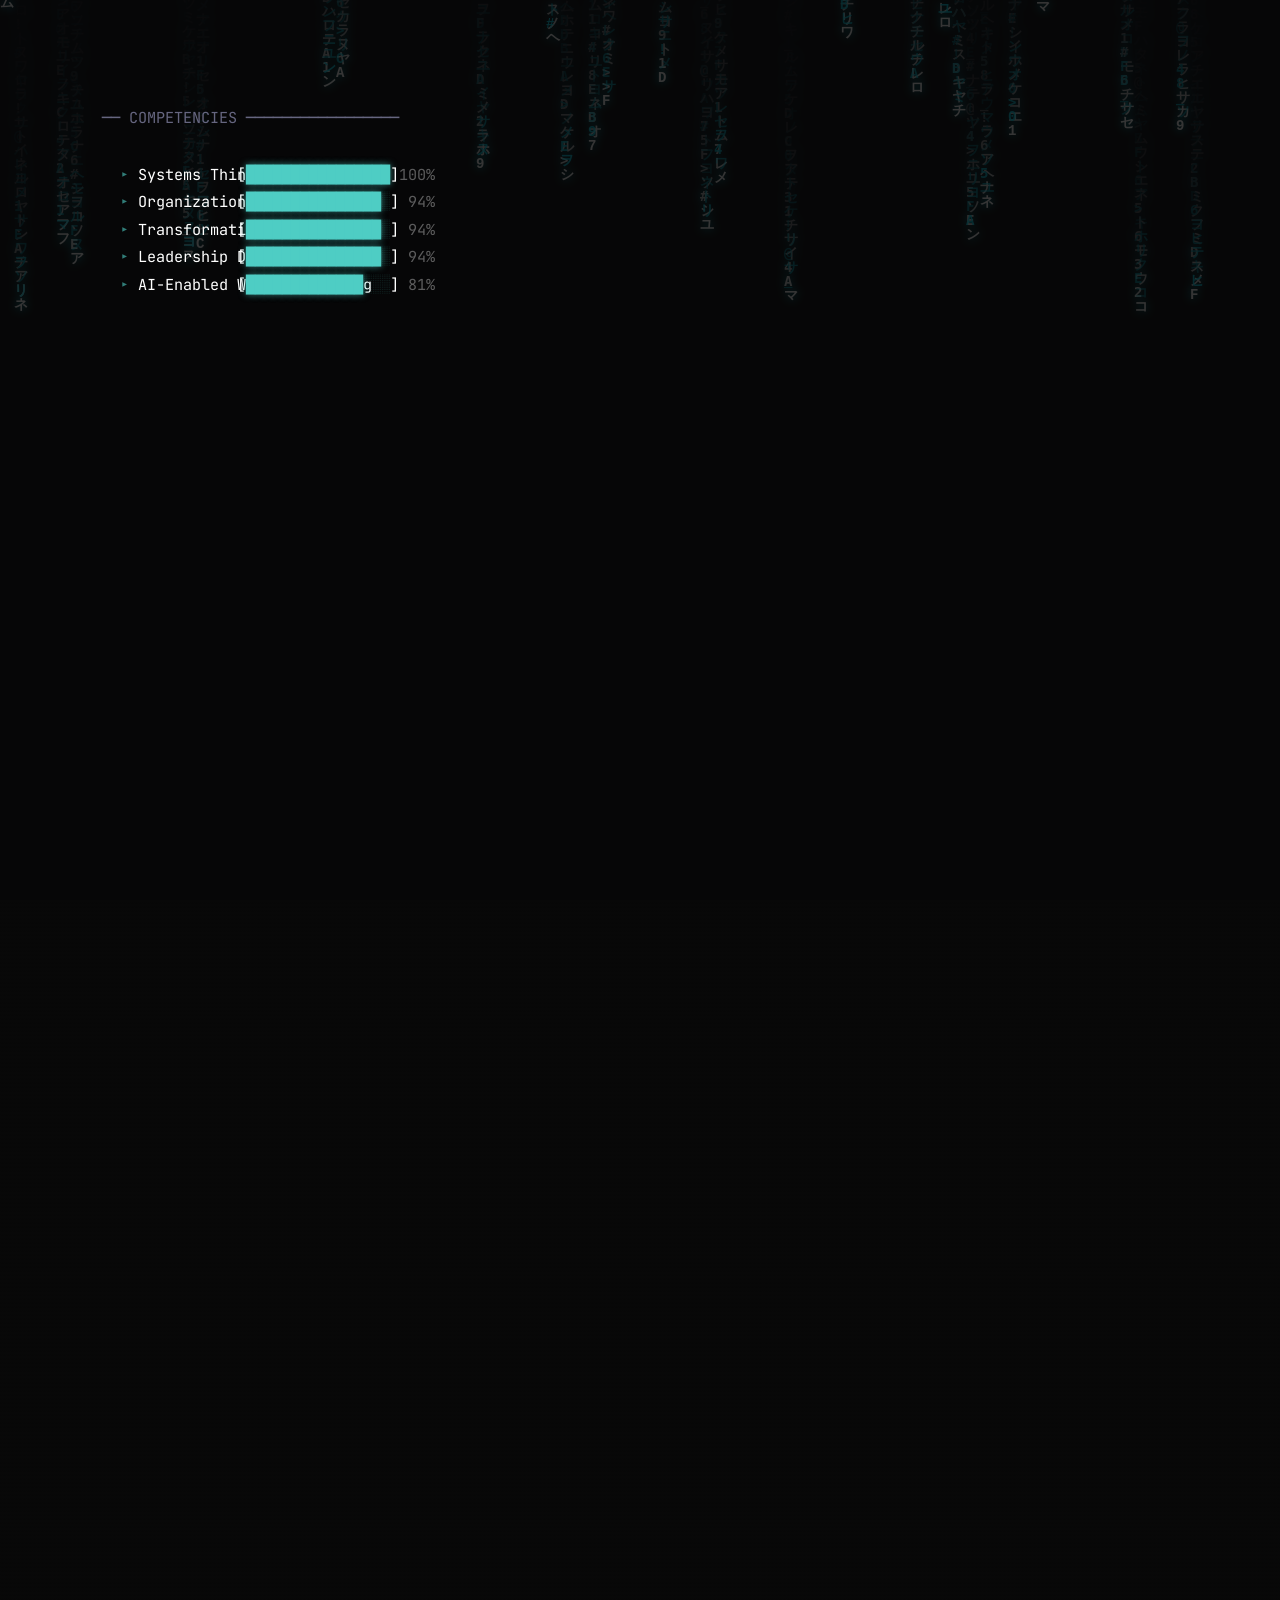
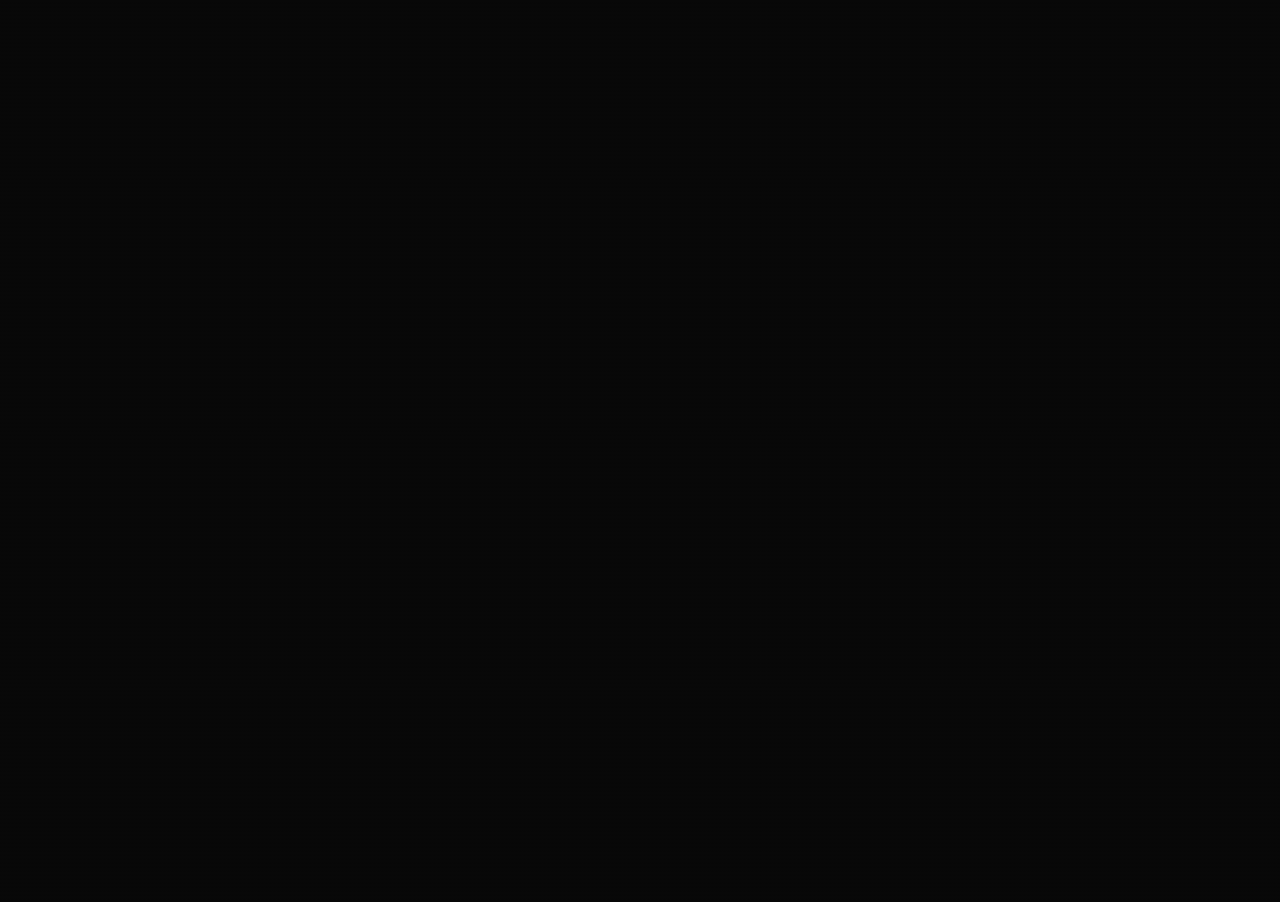
==== commit 9f582c7b: "bumped cache" ====
--- a/index.html
+++ b/index.html
@@ -194,7 +194,7 @@
     </div>
   </footer>
 
-  <script src="script.js?v=25"></script>
+  <script src="script.js?v=26"></script>
   <script>
     if ('serviceWorker' in navigator) {
       navigator.serviceWorker.register('/sw.js');
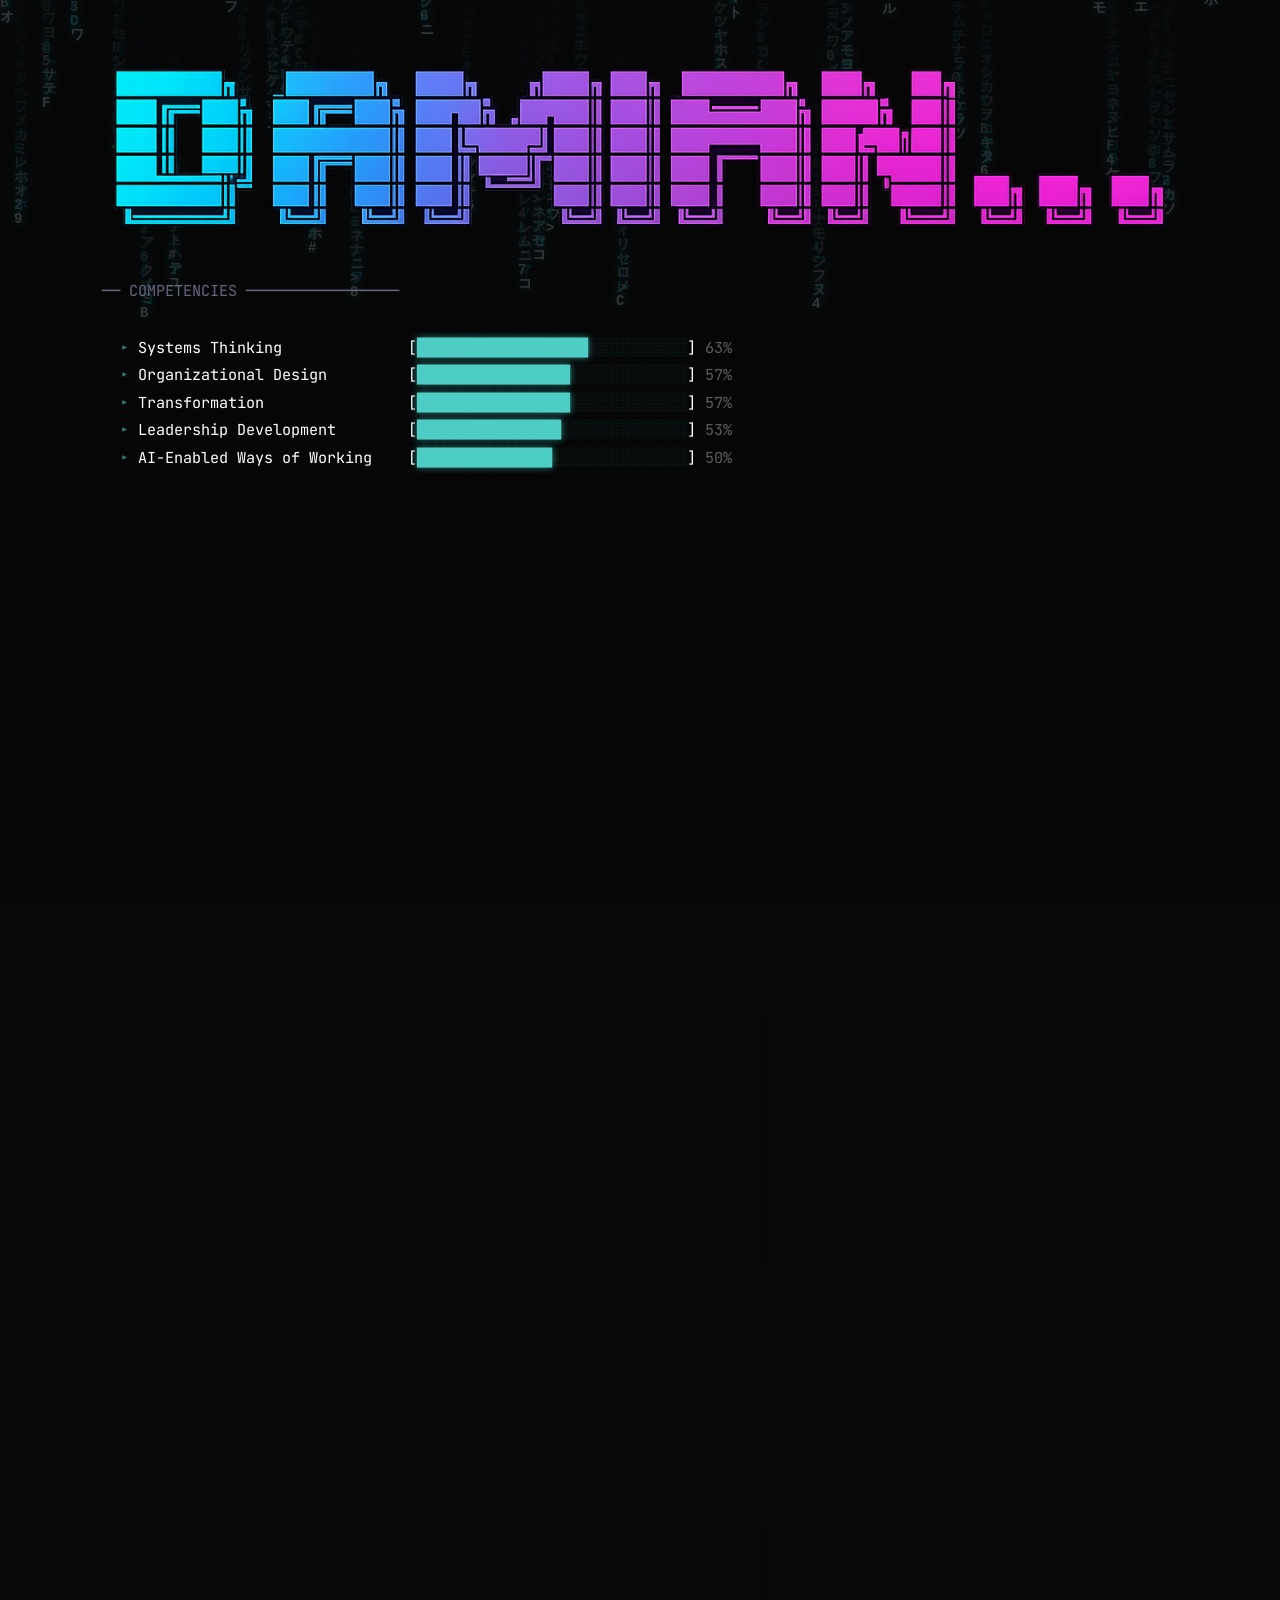
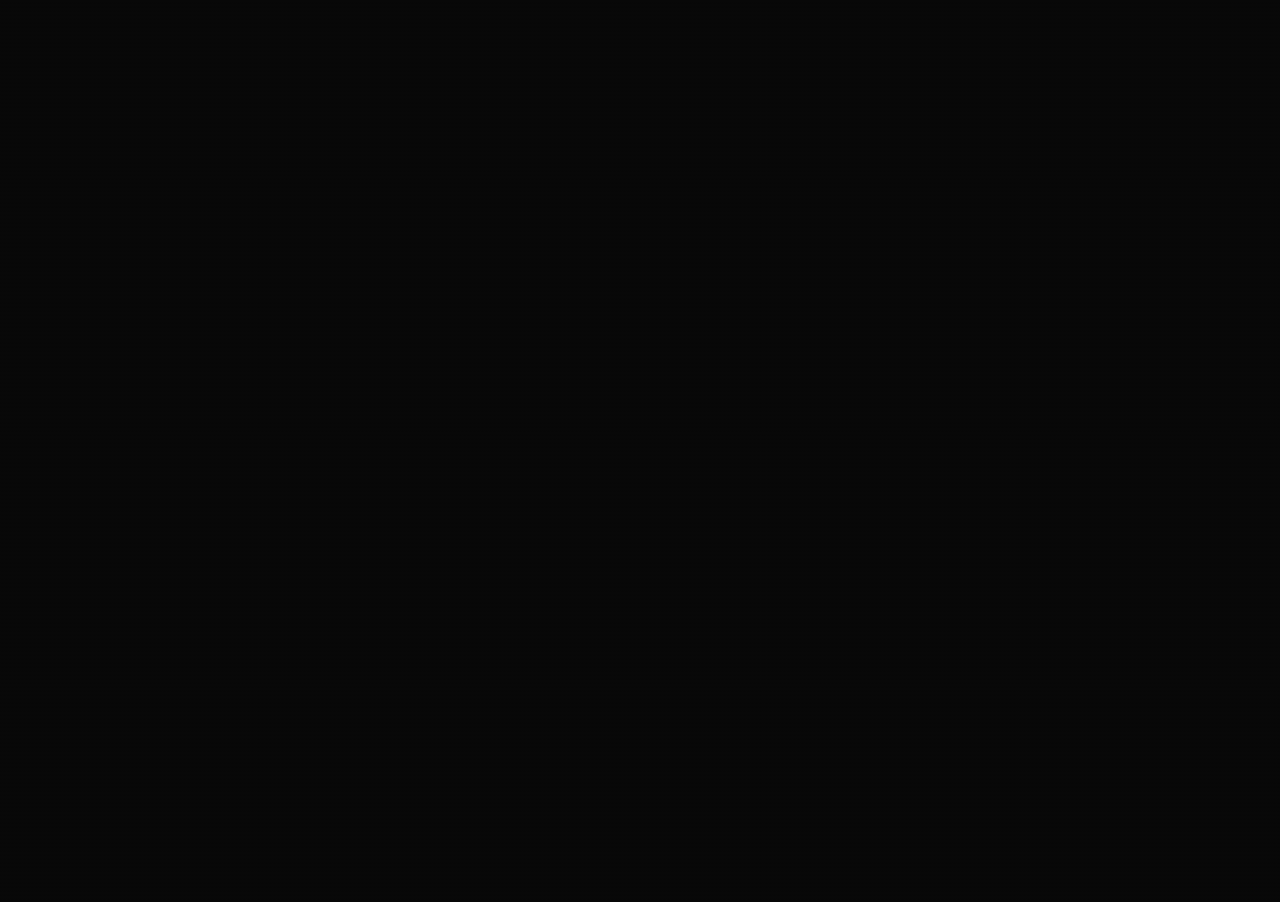
==== commit 7be1505e: "details" ====
--- a/index.html
+++ b/index.html
@@ -3,9 +3,9 @@
 <head>
   <meta charset="UTF-8" />
   <meta name="viewport" content="width=device-width, initial-scale=1.0" />
-  <meta name="description" content="Damian Buonamico — Executive Technology Strategist at Microsoft Argentina. AI, Data & Cloud for C-level leaders across Latin America." />
-  <meta property="og:title" content="Damián Buonamico · Tech Portfolio" />
-  <meta property="og:description" content="Executive Technology Strategist at Microsoft Argentina. 20+ years shaping AI, data and cloud into real business outcomes." />
+  <meta name="description" content="Damian Buonamico — Enterprise Transformational Leader." />
+  <meta property="og:title" content="Damián Buonamico" />
+  <meta property="og:description" content="25+ years in IT, from software engineering to leading organizational evolution. 15+ years driving transformation across startups, enterprises, and consulting environments" />
   <meta property="og:type" content="website" />
   <meta property="og:url" content="https://buonamico.github.io" />
   <meta property="og:image" content="https://buonamico.github.io/og-image.png" />
@@ -76,9 +76,6 @@
               LinkedIn
             </a>
            <a href="https://www.damianbuonamico.com/" target="_blank" rel="noopener" class="badge">
-              <svg aria-hidden="true" width="16" height="16" viewBox="0 0 24 24" fill="currentColor">
-                <path d="M20.447 20.452h-3.554v-5.569c0-1.328-.027-3.037-1.852-3.037-1.853 0-2.136 1.445-2.136 2.939v5.667H9.351V9h3.414v1.561h.046c.477-.9 1.637-1.85 3.37-1.85 3.601 0 4.267 2.37 4.267 5.455v6.286zM5.337 7.433a2.062 2.062 0 0 1-2.063-2.065 2.064 2.064 0 1 1 2.063 2.065zm1.782 13.019H3.555V9h3.564v11.452zM22.225 0H1.771C.792 0 0 .774 0 1.729v20.542C0 23.227.792 24 1.771 24h20.451C23.2 24 24 23.227 24 22.271V1.729C24 .774 23.2 0 22.222 0h.003z"/>
-              </svg>
               Website
             </a>        
           </div>
@@ -146,11 +143,11 @@
 
       <div class="coffee-cta">
         <div class="coffee-card-frame">
-        <a href="" target="_blank" rel="noopener" class="coffee-card">
+        <a href="https://api.whatsapp.com/send?phone=5491172398927&text=Hola%20Te%20contacto%20para%20charlar..." target="_blank" rel="noopener" class="coffee-card">
           <span class="coffee-icon">☕</span>
           <div class="coffee-text">
             <p class="coffee-text__title" data-i18n="coffee_title">Virtual Coffee with Damian</p>
-            <p class="coffee-text__sub" data-i18n="coffee_sub">Book a 1:1</p>
+            <p class="coffee-text__sub" data-i18n="coffee_sub">Chat on Whatsapp now</p>
           </div>
           <span class="coffee-arrow">&rarr;</span>
         </a>
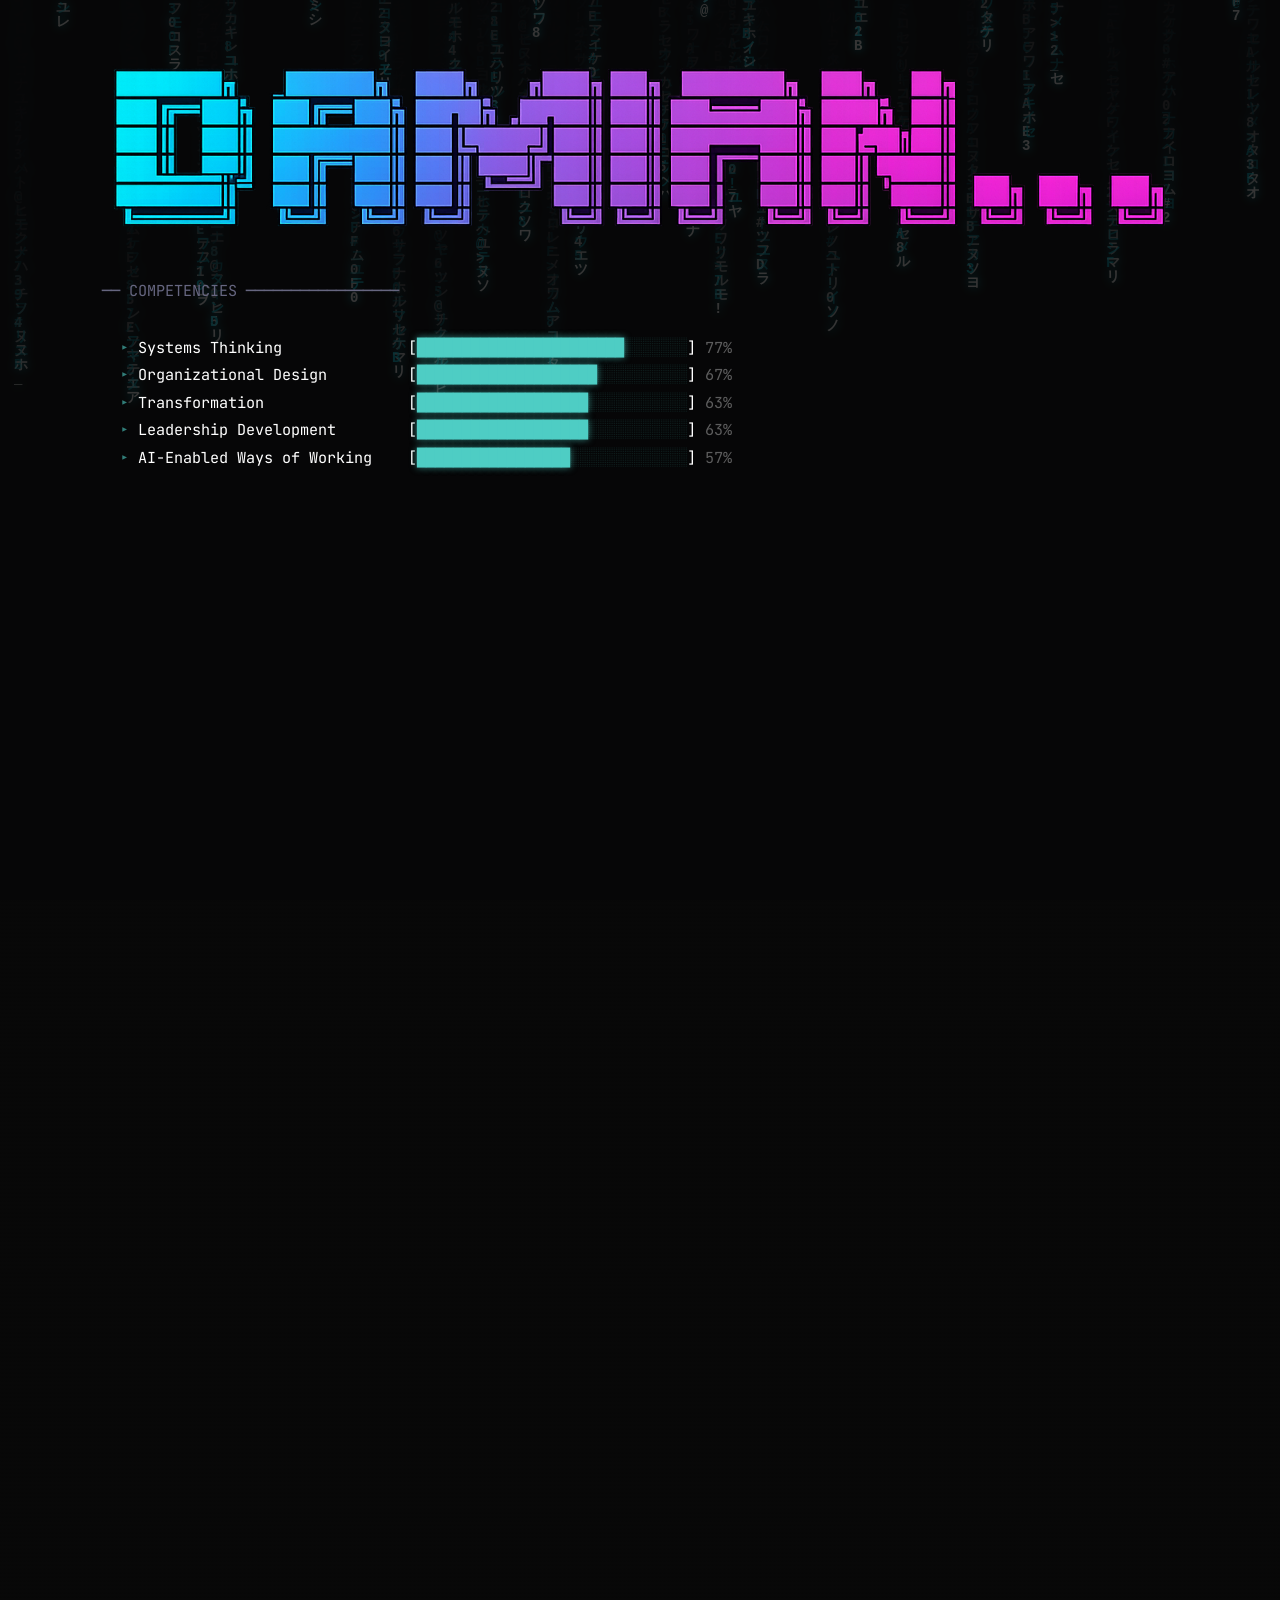
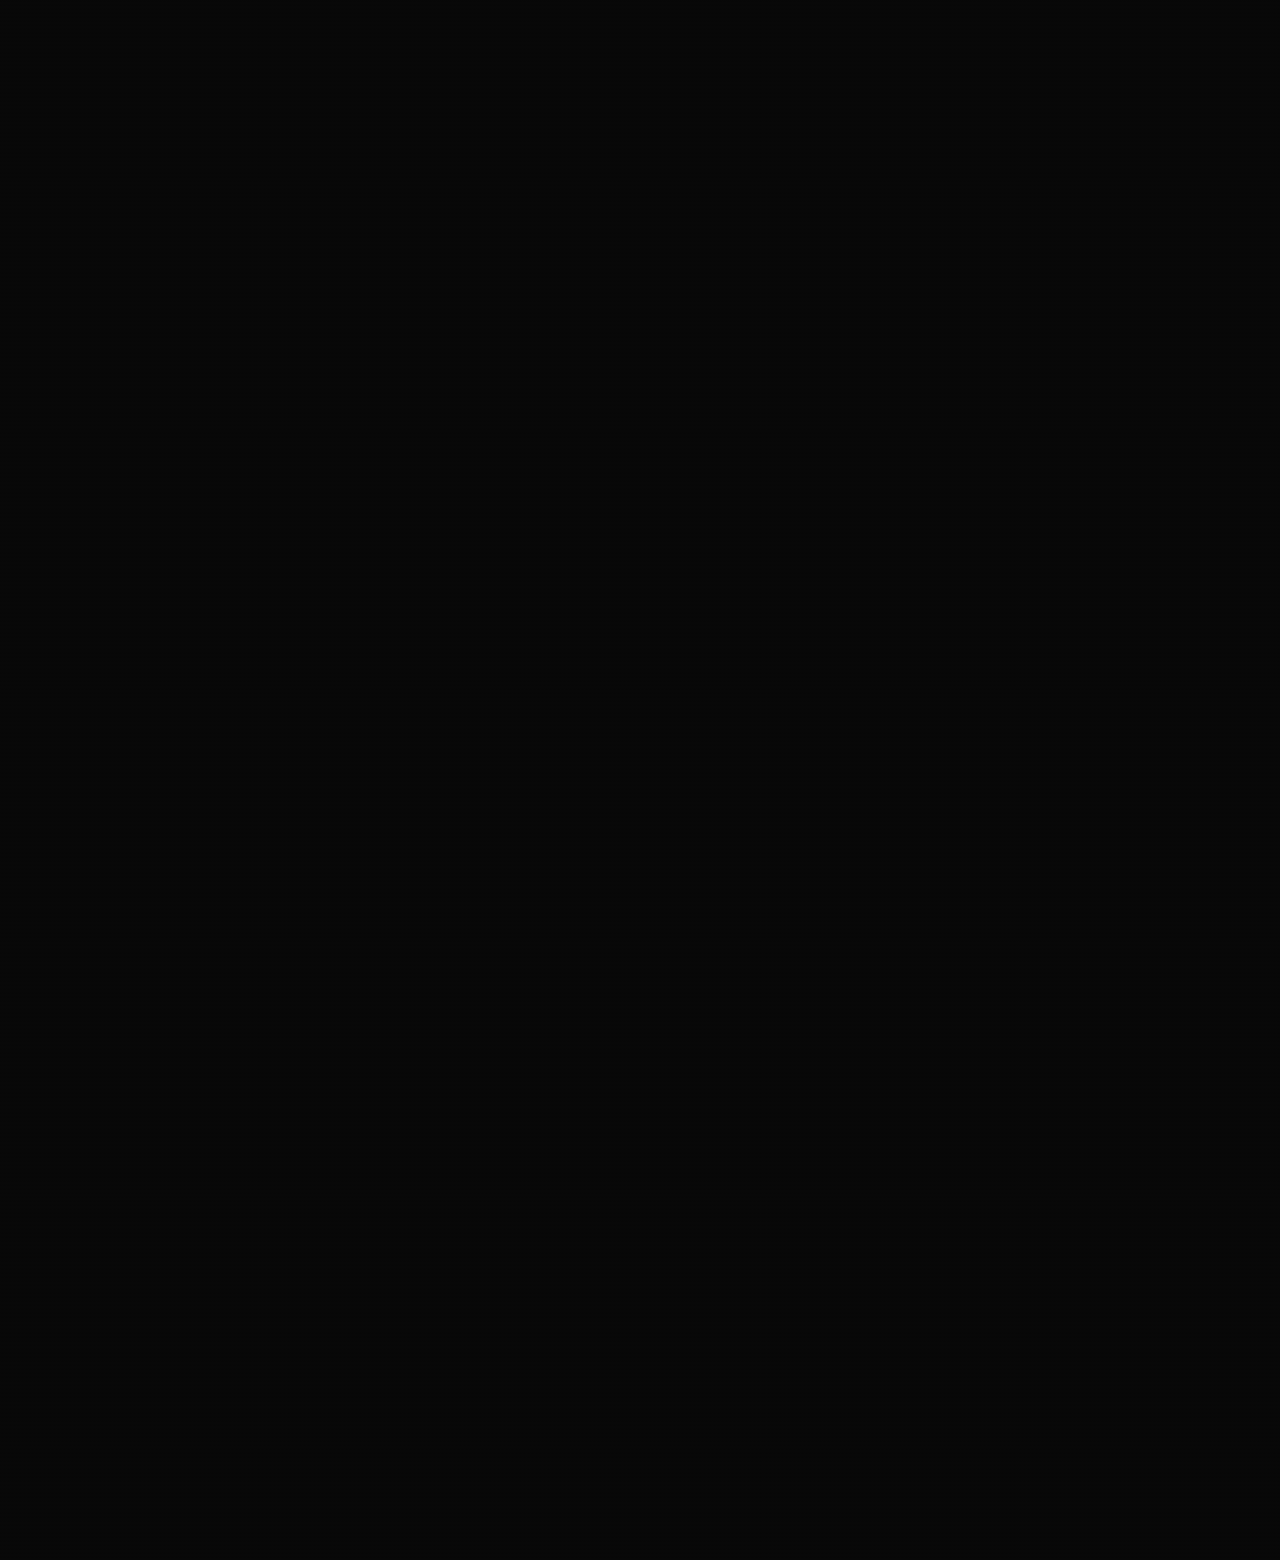
==== commit 44ec30be: "Add book section to highlight 'El arte del Agile Coaching' - Add new 'My Book' section between About" ====
--- a/index.html
+++ b/index.html
@@ -41,6 +41,7 @@
       </button>
       <ul class="nav__menu" id="nav-menu" role="list">
         <li><a href="#about" data-i18n="nav_about">About</a></li>
+        <li><a href="#book" data-i18n="nav_book">Book</a></li>
         <li><a href="#contact" data-i18n="nav_contact">Contact</a></li>
       </ul>
       <div class="lang-toggle" id="lang-toggle" role="group" aria-label="Language / Idioma">
@@ -134,6 +135,30 @@
       </div>
     </section>
 
+    <!-- BOOK -->
+    <section class="section book" id="book" aria-labelledby="book-heading">
+      <div class="container">
+        <h2 class="section__title" id="book-heading"><span data-i18n="book_heading">My Book</span></h2>
+        <div class="book__grid">
+          <div class="book__cover-wrap">
+            <div class="book__cover">
+              <img src="img/book.png" alt="El arte del Agile Coaching book cover" class="book__cover-image" />
+              <div class="book__cover-shine" aria-hidden="true"></div>
+            </div>
+          </div>
+          <div class="book__content">
+            <h3 class="book__title" data-i18n="book_title">El arte del Agile Coaching</h3>
+            <p class="book__tagline" data-i18n="book_tagline">Para quienes quieren acompañar el cambio con impacto real. Un mapa actualizado para líderes, coaches y agentes de cambio en la era de la inteligencia artificial.</p>
+            <p class="book__description" data-i18n="book_description">Sin importar tu rol formal, este libro te ofrece herramientas, marcos y reflexiones y el know-how para acompañar procesos de cambio con propósito.</p>
+            <a href="https://www.damianbuonamico.com/libro" target="_blank" rel="noopener" class="book__cta">
+              <span data-i18n="book_cta">Get the Book</span>
+              <span aria-hidden="true">&rarr;</span>
+            </a>
+          </div>
+        </div>
+      </div>
+    </section>
+
     <!-- CONTACT -->
     <section class="section contact-section" id="contact" aria-labelledby="contact-heading">
       <div class="container">
--- a/style.css
+++ b/style.css
@@ -1931,6 +1931,149 @@
 .media-section .section__title > span { animation: glitch-about 3s 1.6s infinite; }
 
 /* ============================================================
+   BOOK SECTION
+   ============================================================ */
+.book {
+  position: relative;
+  z-index: 1;
+  background: var(--color-surface);
+  border-top: 1px solid rgba(0,229,255,0.1);
+  border-bottom: 1px solid rgba(0,229,255,0.1);
+}
+
+.book .section__title > span { animation: glitch-book 3s 1.2s infinite; }
+
+.book__grid {
+  display: grid;
+  grid-template-columns: 1fr 1fr;
+  gap: 4rem;
+  align-items: center;
+}
+
+.book__cover-wrap {
+  display: flex;
+  justify-content: center;
+  perspective: 1200px;
+}
+
+.book__cover {
+  position: relative;
+  width: 100%;
+  max-width: 320px;
+  aspect-ratio: 3 / 4;
+  background: linear-gradient(135deg, #1a1a2e 0%, #0d0d1c 100%);
+  border: 1px solid rgba(0,229,255,0.3);
+  border-radius: 8px;
+  box-shadow:
+    0 0 40px rgba(0,229,255,0.1),
+    0 20px 60px rgba(0,0,0,0.8),
+    inset 0 1px 0 rgba(255,255,255,0.1);
+  overflow: hidden;
+  transition: transform 0.4s ease, box-shadow 0.4s ease;
+}
+
+.book__cover:hover {
+  transform: rotateY(-8deg) rotateX(2deg);
+  box-shadow:
+    0 0 60px rgba(0,229,255,0.15),
+    0 30px 80px rgba(0,0,0,0.9),
+    inset 0 1px 0 rgba(255,255,255,0.1);
+}
+
+.book__cover-image {
+  width: 100%;
+  height: 100%;
+  object-fit: contain;
+  display: block;
+  border-radius: 4px;
+}
+
+.book__cover-shine {
+  position: absolute;
+  inset: 0;
+  background: linear-gradient(135deg, rgba(255,255,255,0.2) 0%, transparent 50%, rgba(0,0,0,0.1) 100%);
+  pointer-events: none;
+}
+
+.book__content {
+  display: flex;
+  flex-direction: column;
+  gap: 1.5rem;
+}
+
+.book__title {
+  font-family: var(--font-body);
+  font-size: 1.875rem;
+  font-weight: 700;
+  color: var(--color-text);
+  line-height: 1.3;
+}
+
+.book__tagline {
+  font-size: 1rem;
+  color: var(--color-cyan);
+  font-weight: 600;
+  line-height: 1.6;
+}
+
+.book__description {
+  font-size: 1rem;
+  color: var(--color-text-muted);
+  line-height: 1.8;
+}
+
+.book__cta {
+  display: inline-flex;
+  align-items: center;
+  gap: 0.75rem;
+  padding: 1rem 2rem;
+  background: linear-gradient(105deg, rgba(0,229,255,0.1), rgba(0,229,255,0.05));
+  border: 1px solid var(--color-cyan);
+  border-radius: 4px;
+  color: var(--color-cyan);
+  font-weight: 600;
+  font-size: 1rem;
+  cursor: pointer;
+  transition: all var(--transition);
+  width: fit-content;
+  text-decoration: none;
+  font-family: var(--font-body);
+}
+
+.book__cta:hover {
+  background: linear-gradient(105deg, rgba(0,229,255,0.2), rgba(0,229,255,0.1));
+  box-shadow: var(--glow-cyan);
+  transform: translateY(-2px);
+}
+
+/* Book Glitch Animation */
+@keyframes glitch-book {
+  0%, 80%, 100% { text-shadow: 0 0 20px rgba(0,229,255,0.3); transform: none; opacity: 1; }
+  81%  { text-shadow: -2px 0 var(--color-magenta), 2px 0 var(--color-green); transform: skewX(-2deg) translateX(2px); opacity: .95; }
+  82%  { text-shadow: 2px 0 var(--color-green), -2px 0 var(--color-magenta); transform: skewX(1.5deg) translateX(-1.5px) scaleX(1.01); }
+  83%  { text-shadow: 0 0 20px rgba(0,229,255,0.3); transform: none; opacity: 1; }
+  84%  { text-shadow: -3px 0 var(--color-magenta), 3px 0 var(--color-green); transform: skewX(-2.5deg) translateX(2px); opacity: .92; }
+  85%  { text-shadow: 2px 0 var(--color-green), -2px 0 var(--color-magenta); transform: skewX(2deg) scaleX(1.01); }
+  86%  { text-shadow: 0 0 20px rgba(0,229,255,0.3); transform: none; opacity: 1; }
+  87%  { text-shadow: -2px 0 var(--color-magenta), 2px 0 var(--color-green); transform: skewX(-1deg); }
+  88%  { text-shadow: 0 0 20px rgba(0,229,255,0.3); transform: none; }
+}
+
+@media (max-width: 768px) {
+  .book__grid {
+    grid-template-columns: 1fr;
+    gap: 2rem;
+  }
+
+  .book__cover-wrap {
+    order: -1;
+  }
+
+  .book__title { font-size: 1.5rem; }
+  .book__cta { width: 100%; justify-content: center; }
+}
+
+/* ============================================================
    CRT NOISE OVERLAY
    ============================================================ */
 #crt-noise {
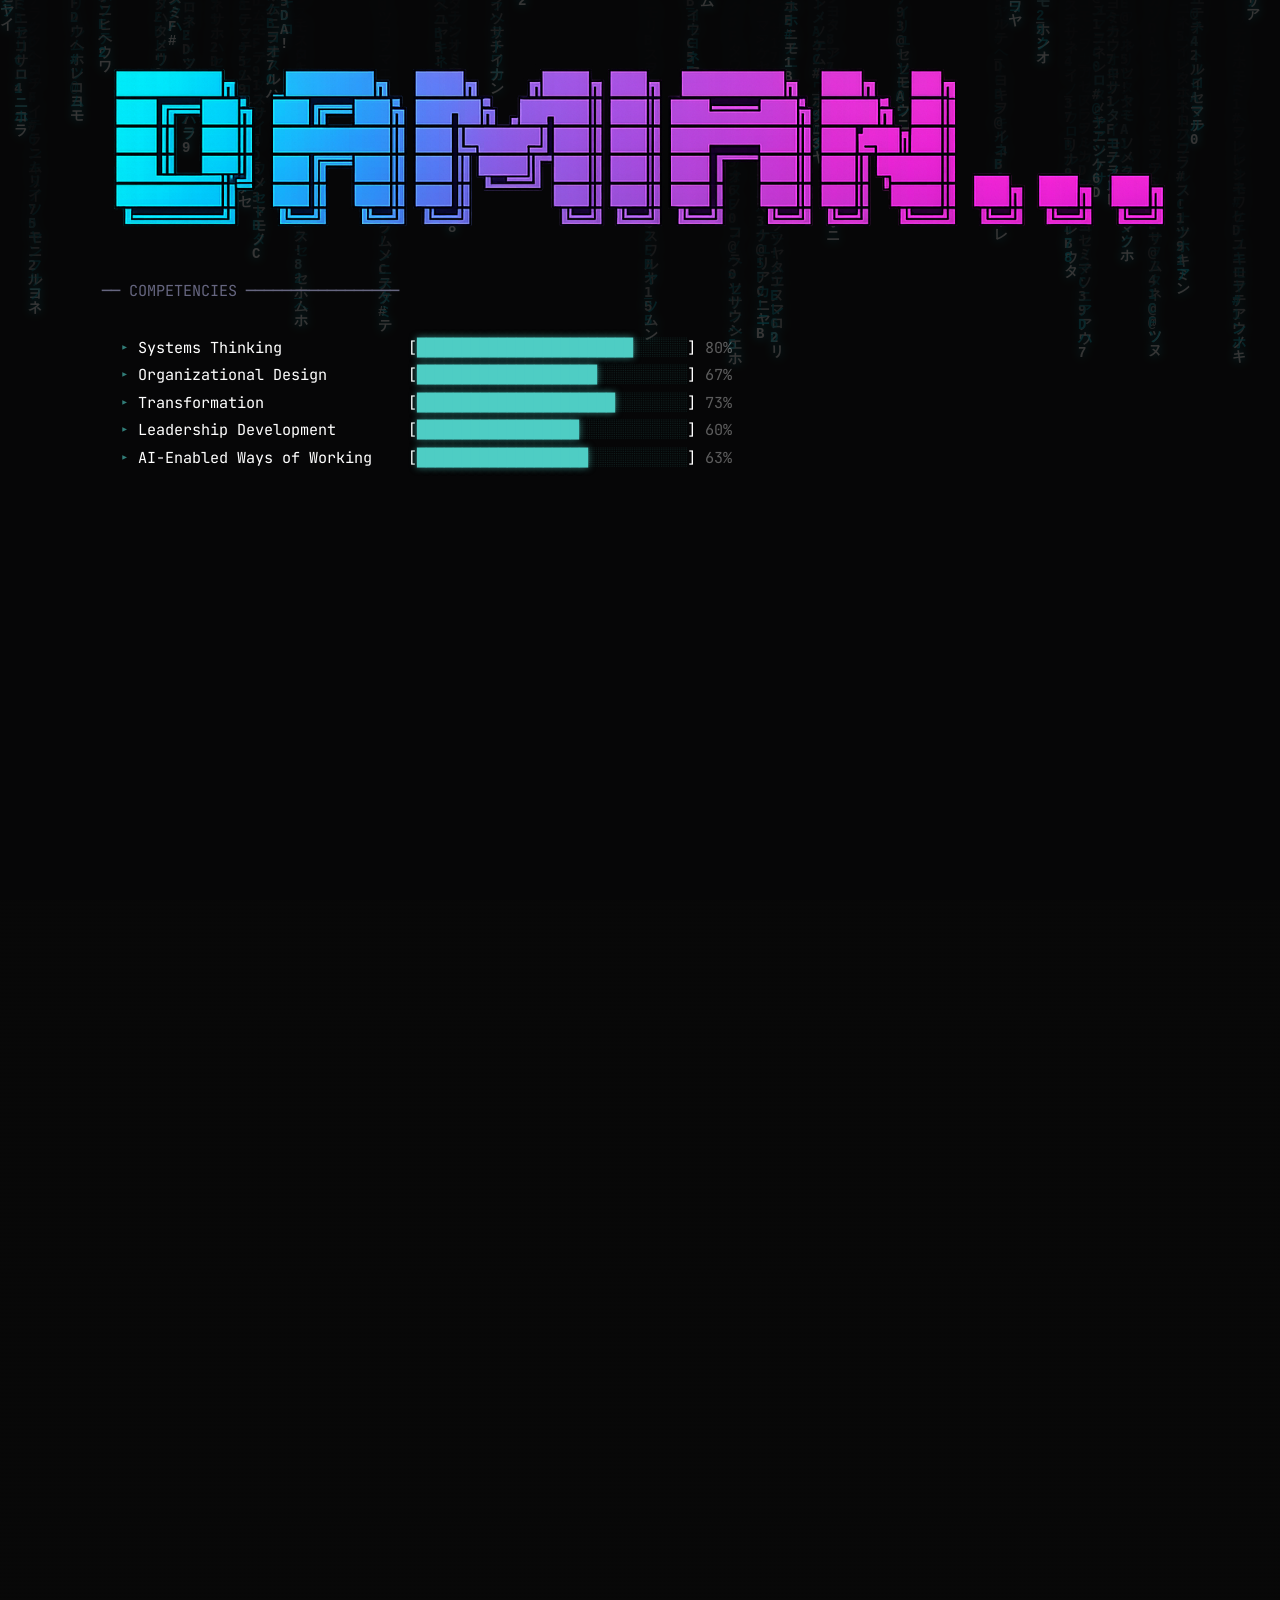
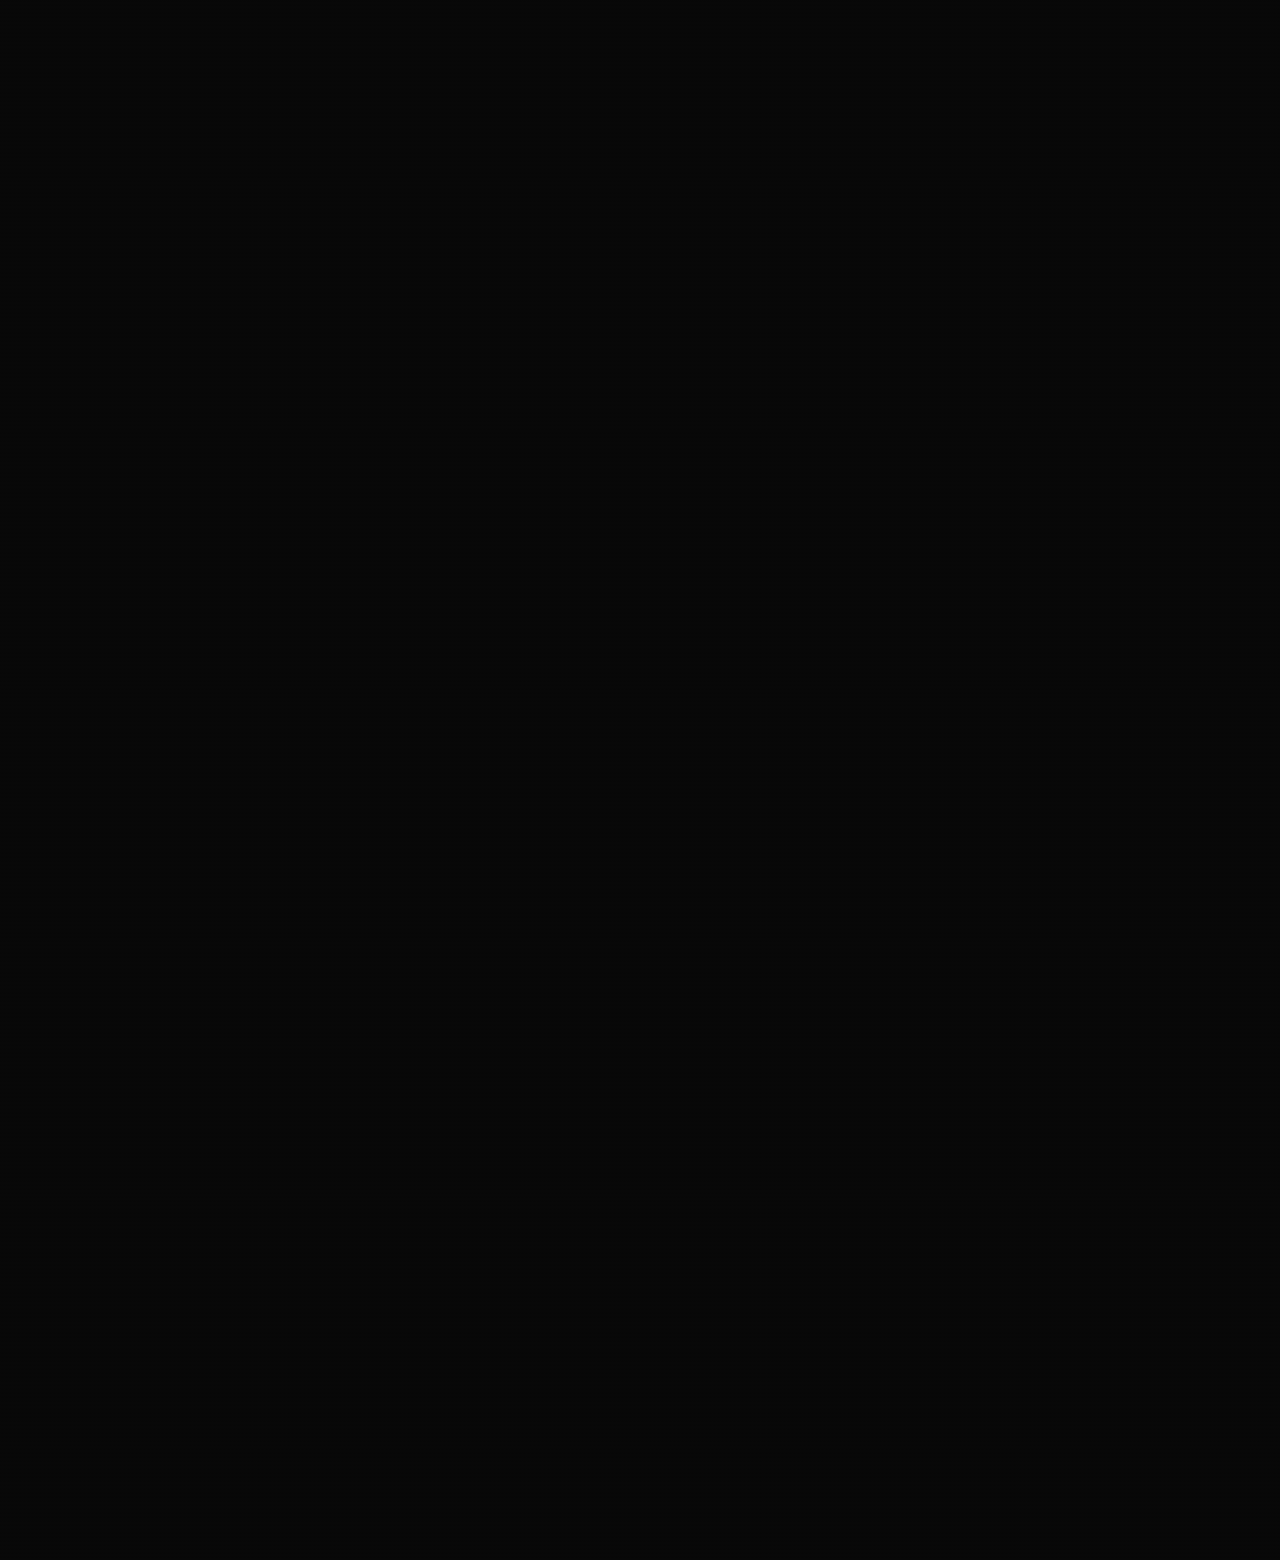
==== commit 5330899a: "minor fixes" ====
--- a/index.html
+++ b/index.html
@@ -3,7 +3,7 @@
 <head>
   <meta charset="UTF-8" />
   <meta name="viewport" content="width=device-width, initial-scale=1.0" />
-  <meta name="description" content="Damian Buonamico — Enterprise Transformational Leader." />
+  <meta name="description" content="Damian Buonamico — Agile Coach - IT Leader." />
   <meta property="og:title" content="Damián Buonamico" />
   <meta property="og:description" content="25+ years in IT, from software engineering to leading organizational evolution. 15+ years driving transformation across startups, enterprises, and consulting environments" />
   <meta property="og:type" content="website" />
@@ -60,7 +60,7 @@
     <section class="hero" id="hero" aria-labelledby="hero-name">
       <div class="container hero__inner">
         <div class="hero__text">
-          <p class="hero__eyebrow">Systems Engineer | Enterprise Transformation Leader</p>
+          <p class="hero__eyebrow">Systems Engineer | Agile Coachr</p>
           <h1 class="hero__name" id="hero-name">Damián Buonamico</h1>
           <p class="hero__tagline">I help product, engineering, and enterprise organizations evolve how they operate in complex environments.</p>
           <div class="hero__badges" aria-label="Social links">
